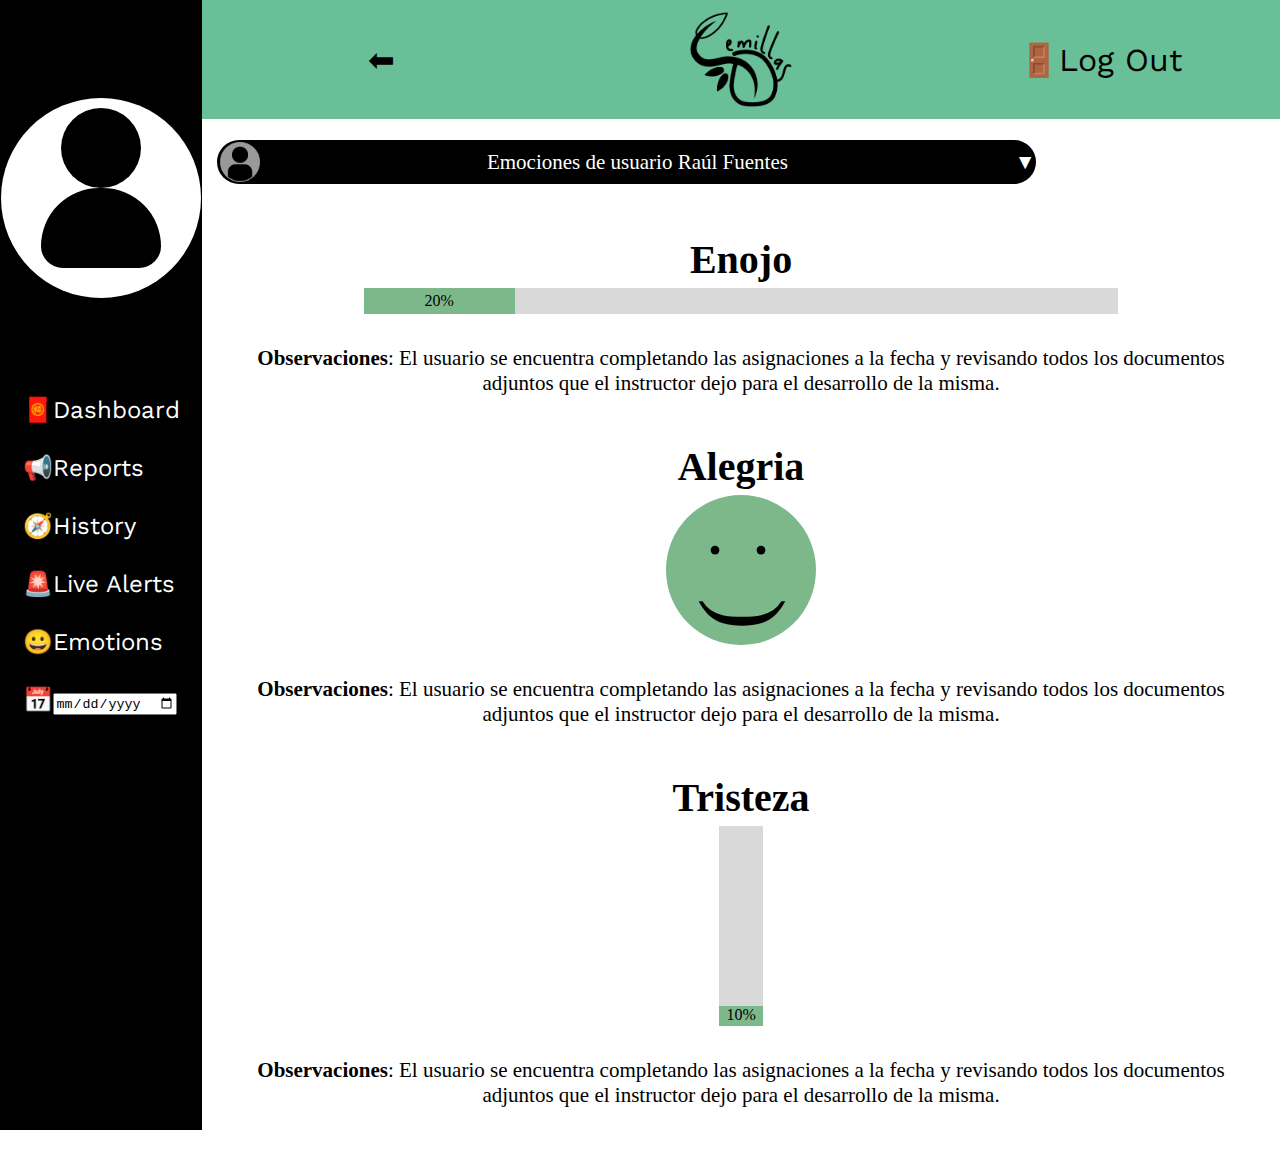
==== index.html @ 3be2ce52 "EndJesus" ====
<!DOCTYPE html>
<html lang="en">
<head>
    <meta charset="UTF-8">
    <meta http-equiv="X-UA-Compatible" content="IE=edge">
    <meta name="viewport" content="width=device-width, initial-scale=1.0">
    <link rel="stylesheet" href="style.css">
    <link href="estilos.css" type="text/css" rel="stylesheet">
    <link rel="stylesheet" media="(max-width:320px)" href="css/estilor.css">
    <link rel="preconnect" href="https://fonts.googleapis.com">
    <link rel="preconnect" href="https://fonts.gstatic.com" crossorigin>
    <link href="https://fonts.googleapis.com/css2?family=Dosis:wght@200&family=Work+Sans:wght@400;500&display=swap" rel="stylesheet">
    <link href="https://fonts.googleapis.com/css2?family=Playfair+Display&display=swap" rel="stylesheet">
    <title>Semillas Fundación</title>
</head>
<body>

  <div class="container">
    <!--Barra Lateral-->
    <div class="aside">
        <div class="foto">
            <div class="retrato"></div>
            <div class="retrato2"></div>
        </div>
        <div class="textoLateral">
            <p>🧧Dashboard</p>
            <p class="padtop">📢Reports</p>
            <p class="padtop">🧭History</p>
            <p class="padtop">🚨Live Alerts</p>
            <p class="padtop">😀Emotions</p>
            <p class="padtop">📅<input type="date"></p>
        </div>
    </div>

    <!--Título-->
    <div class="header">
        <p style="margin: auto;">⬅</p>
        <img src="imag/logoSBlack.png" height=80% style="margin: auto;">
        <p style="margin: auto;">🚪Log Out</p>
    </div>

    <!--Contenido Principal-->
    <div class="Main">

      <!-- Barra negra -->
  <section class="container-typeuser">
    <div class="typeuser">
      <img src="./img/IconUser.png" alt="">
      <div><p>Emociones de usuario Raúl Fuentes</p></div>
      <div><p>▼</p></div>
    </div>
  </section>
    
<!-- Emociones -->
  <section>
    <article class="emotion-enojo">

        <h2>Enojo</h2>
        
        <div class="container1">

            <div class="progress">
              <div class="progress-bar" role="progressbar">
                20%
              </div>
            </div>
        
          </div>
          
        <p><b>Observaciones</b>: El usuario se encuentra completando las asignaciones a la fecha y revisando todos los documentos adjuntos que el instructor dejo para el desarrollo de la misma. </p>
        
    </article>

    <article class="emotion-alegria">
        <h2>Alegria</h2>

        <div class="container2">

          <div class="progress2">
            <div class="progress-bar2-1" role="progressbar">
              .
            </div>
            <div class="progress-bar2-2" role="progressbar">
              .
            </div>
            <div class="progress-bar2-3" role="progressbar">
              )
            </div>
          </div>
      
        </div>

        <p><b>Observaciones</b>: El usuario se encuentra completando las asignaciones a la fecha y revisando todos los documentos adjuntos que el instructor dejo para el desarrollo de la misma. </p>
    </article>
    </section>

    <section>
    <article class="emotion-tristeza">
      <h2>Tristeza</h2>

      <div class="container3">

        <div class="progress3">
          
          <div class="progress-bar3" role="progressbar">
            10%
          </div>
        </div>
    
      </div>

      <p><b>Observaciones</b>: El usuario se encuentra completando las asignaciones a la fecha y revisando todos los documentos adjuntos que el instructor dejo para el desarrollo de la misma. </p>
  </article>
  </section>

    </div>            
</div>  

</body>
</html>
---- style.css ----
/* Barra negra */
.container-typeuser{
    display: flex;
    justify-content: center;
}

.typeuser{
    display: flex;
    justify-content: space-between;
    background: black;
    color: white;
    width: 77%;
    border-radius: 100px;
    height: 37px;
    align-items: center;
}


.typeuser img{
    width: 31px;
    margin-left: 3px;
}
.typeuser p{
    font-size: 13px;
}

/* Contenedores de emociones */
.container1{
    display: flex;
    justify-content: center;
    margin-bottom: 10px;
}
.emotion-enojo p,
.emotion-alegria p,
.emotion-tristeza p{
    padding: 22px;
}
.progress{
    background-color: #D9D9D9;
    width:70%;
}
.progress-bar{
    background-color: rgb(125, 184, 138);
    width:20%;
    display: flex;
    justify-content: center;
}
section{
    text-align: center;
}
.emotion-enojo h2{
    font-size: 28px;
    margin-bottom: 5px;
}

.container2{
    display: flex;
    justify-content: center;
    position: relative;
    margin-bottom: 10px;
}
.progress2{
    background-color: rgb(125, 184, 138);
    width: 100px;
    height: 100px;
    border-radius: 100%;
}
.progress-bar2-1{
    position: absolute;
    top: -13px;
    right: -17px;
    width: 100%;
    font-size: 52px;
}
.progress-bar2-2{
    position: absolute;
    top: -13px;
    right: 18px;
    width: 100%;
    font-size: 52px;
}
.progress-bar2-3{
    position: absolute;
    width: 100%;
    right: -6px;
    top: 43px;
    transform: rotate(90deg);
    font-size: 61px;
}

.emotion-alegria h2{
    font-size: 28px;
    margin-top: 25px;
    margin-bottom: 5px;
}

.container3{
    display: flex;
    justify-content: center;
    margin-bottom: 10px;
}
.progress3{
    background-color: #D9D9D9;
    width: 37px;
    height: 200px;
}
.progress-bar3{
    background-color: rgb(125, 184, 138);
    height: 10%;
    margin-top: 180px;
}
.emotion-tristeza h2{
    font-size: 28px;
    margin-top: 25px;
    margin-bottom: 5px;
}

@media (min-width: 640px) {
        /* Tamaños para Mobile */
    .typeuser{
        height: 44px;
    }
    .typeuser img{
        width: 40px;
    }
    .typeuser p:nth-child(1){
        font-size: 21px;
    }
    .typeuser p:nth-child(2){
        margin-right: 10px;
    }
    .container-typeuser{
        margin-bottom: 52px;
        margin-left: 15px;
    }
}


@media (min-width: 1200px) {
    /* Tamaños para Desktop */
    .progress2{
        background-color: rgb(125, 184, 138);
        width: 150px;
        height: 150px;
        border-radius: 100%;
    }
    
    .progress-bar2-1{
        position: absolute;
        top: -8px;
        right: 26px;
        width: 100%;
        font-size: 74px;
    }
    .progress-bar2-2{
        position: absolute;
        top: -8px;
        right: -20px;
        width: 100%;
        font-size: 74px;
    }
    .progress-bar2-3{
        position: absolute;
        width: 100%;
        right: -10px;
        top: 64px;
        transform: rotate(90deg);
        font-size: 95px;
    }
    .progress3{
        background-color: #D9D9D9;
        width: 4%;
        height: 200px;
    }
    .container-typeuser{
        justify-content: start;
    }
    .emotion-tristeza h2{
        font-size: 40px;
    }
    .emotion-enojo h2{
        font-size: 40px;
    }
    .emotion-alegria h2{
        font-size: 40px;
    }
    .emotion-enojo p{
        font-size: 21px;
    }
    .emotion-alegria p{
        font-size: 21px;
    }
    .emotion-tristeza p{
        font-size: 21px;
    }
    .progress-bar{
        height: 26px;
        align-items: center;
    }
    .progress{
        height: 26px;
    }
}
---- estilos.css ----
*{
    margin: 0px;
}

.container {
    height: 969px;
    display: grid;
    grid-template-columns: 0.3fr 1.6fr;
    grid-template-rows: 0.2fr 1.7fr;
    gap: 0px 0px;
    grid-auto-flow: row;
    grid-template-areas:"aside header" "aside Main";
}

/*Barra Lateral*/
.aside {
    grid-area: aside;
    display: grid;
    grid-template-rows: 0.7fr 1.3fr;
    background-color: rgb(0, 0, 0);
    color: white;
    font-family: 'Dosis', sans-serif;
    font-family: 'Work Sans', sans-serif;
    font-size: 1.5em;
}

.foto{
    margin-top: 20px;
    margin: auto;
    background-color: #ffffff;
    height: 200px;
    width: 200px;
    border-radius: 50%;
}

.retrato{
    height: 80px;
    width: 80px;
    background-color: black;
    border-radius: 50%;
    margin: auto;
    margin-top: 10px;
}

.retrato2{
    height:80px;
    width:120px;
    background-color: black;
    border-radius: 400px 400px 150px 150px;    
    margin: auto;
}

.textoLateral{
    margin: auto;
    margin-top: 0px;
    
}

.padtop{
    padding-top: 30px;
}

/*Título*/
.header{
    grid-area: header;
    display: grid;
    grid-template-columns: 1fr 1fr 1fr;
    background-color: #69BF97;
    text-align: center;
    font-size: 2em;
    font-family: 'Dosis', sans-serif;
    font-family: 'Work Sans', sans-serif;
    margin-bottom: 21px;
}

/*Contenido Principal*/
.Main {
    grid-area: Main;
    
}
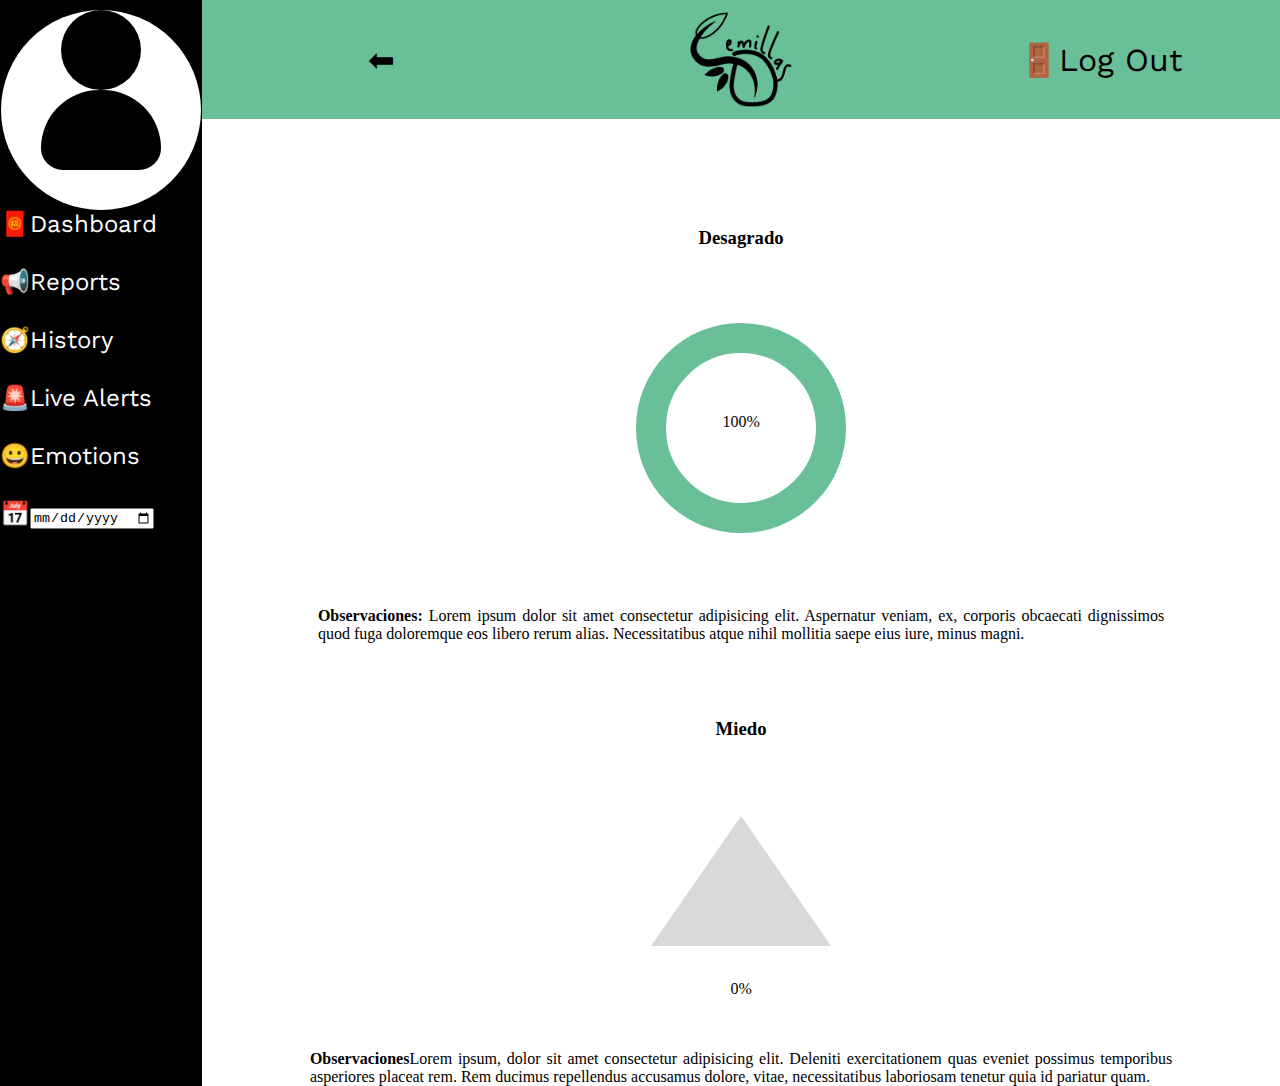
==== commit f79a7e5d: "Primer Merge Ivan" ====
--- a/index.html
+++ b/index.html
@@ -1,121 +1,84 @@
 <!DOCTYPE html>
 <html lang="en">
+
 <head>
     <meta charset="UTF-8">
     <meta http-equiv="X-UA-Compatible" content="IE=edge">
     <meta name="viewport" content="width=device-width, initial-scale=1.0">
-    <link rel="stylesheet" href="style.css">
     <link href="estilos.css" type="text/css" rel="stylesheet">
-    <link rel="stylesheet" media="(max-width:320px)" href="css/estilor.css">
+    <link rel="stylesheet" href="estilor.css">
     <link rel="preconnect" href="https://fonts.googleapis.com">
     <link rel="preconnect" href="https://fonts.gstatic.com" crossorigin>
     <link href="https://fonts.googleapis.com/css2?family=Dosis:wght@200&family=Work+Sans:wght@400;500&display=swap" rel="stylesheet">
     <link href="https://fonts.googleapis.com/css2?family=Playfair+Display&display=swap" rel="stylesheet">
     <title>Semillas Fundación</title>
 </head>
-<body>
+    <body>
+        <div class="container">
+            <input type="checkbox" id="menu" class="clik" style="display: none">
+            <!--Barra Lateral-->
+            <div class="aside">
+                <div class="foto">
+                    <div class="retrato"></div>
+                    <div class="retrato2"></div>
+                </div>
+                <div class="textoLateral">
+                    <p>🧧Dashboard</p>
+                    <p class="padtop">📢Reports</p>
+                    <p class="padtop">🧭History</p>
+                    <p class="padtop">🚨Live Alerts</p>
+                    <p class="padtop">😀Emotions</p>
+                    <p class="padtop">📅<input type="date"></p>
+                </div>
+            </div>
 
-  <div class="container">
-    <!--Barra Lateral-->
-    <div class="aside">
-        <div class="foto">
-            <div class="retrato"></div>
-            <div class="retrato2"></div>
-        </div>
-        <div class="textoLateral">
-            <p>🧧Dashboard</p>
-            <p class="padtop">📢Reports</p>
-            <p class="padtop">🧭History</p>
-            <p class="padtop">🚨Live Alerts</p>
-            <p class="padtop">😀Emotions</p>
-            <p class="padtop">📅<input type="date"></p>
+            <!--Título-->
+            <div class="header">
+                <div style="margin: auto;">
+                    <p class="flecha">⬅</p>
+                    <label class="eti" for="menu">
+                        <div class="icono">
+                            <div></div>
+                            <div class="iconobla"></div>
+                            <div></div>
+                            <div class="iconobla"></div>
+                            <div></div>
+                        </div>
+                    </label>
+                </div>
+                <img class="logo" src="imag/logoSBlack.png" height=80% style="margin: auto;">
+                <p class="logout">🚪Log Out</p>
+            </div>
+
+        <!--Contenido Principal-->
+        <div class="Main">
+            <section id="desagrado">
+                <h3>Desagrado</h3>
+                <div class="grafica">
+                    <p>100%</p>
+                </div>
+                <div class="text">
+                    <p><b>Observaciones: </b>Lorem ipsum dolor sit amet consectetur adipisicing elit. Aspernatur veniam, ex,
+                        corporis obcaecati dignissimos quod fuga doloremque eos libero rerum alias. Necessitatibus atque
+                        nihil mollitia saepe eius iure, minus magni.</p>
+                </div>
+            </section>
+            <section id="miedo">
+                <h3>Miedo</h3>
+                <div class="contenido">
+                    <div class="porcentaje">
+                        <div class="grafica"></div>
+                        <p>0%</p>
+                    </div>
+                </div>
+                <div class="text">
+                    <p><b>Observaciones</b>Lorem ipsum, dolor sit amet consectetur adipisicing elit. Deleniti exercitationem
+                        quas eveniet possimus temporibus asperiores placeat rem. Rem ducimus repellendus accusamus dolore,
+                        vitae, necessitatibus laboriosam tenetur quia id pariatur quam.</p>
+                </div>
+            </section>
         </div>
     </div>
+</body>
 
-    <!--Título-->
-    <div class="header">
-        <p style="margin: auto;">⬅</p>
-        <img src="imag/logoSBlack.png" height=80% style="margin: auto;">
-        <p style="margin: auto;">🚪Log Out</p>
-    </div>
-
-    <!--Contenido Principal-->
-    <div class="Main">
-
-      <!-- Barra negra -->
-  <section class="container-typeuser">
-    <div class="typeuser">
-      <img src="./img/IconUser.png" alt="">
-      <div><p>Emociones de usuario Raúl Fuentes</p></div>
-      <div><p>▼</p></div>
-    </div>
-  </section>
-    
-<!-- Emociones -->
-  <section>
-    <article class="emotion-enojo">
-
-        <h2>Enojo</h2>
-        
-        <div class="container1">
-
-            <div class="progress">
-              <div class="progress-bar" role="progressbar">
-                20%
-              </div>
-            </div>
-        
-          </div>
-          
-        <p><b>Observaciones</b>: El usuario se encuentra completando las asignaciones a la fecha y revisando todos los documentos adjuntos que el instructor dejo para el desarrollo de la misma. </p>
-        
-    </article>
-
-    <article class="emotion-alegria">
-        <h2>Alegria</h2>
-
-        <div class="container2">
-
-          <div class="progress2">
-            <div class="progress-bar2-1" role="progressbar">
-              .
-            </div>
-            <div class="progress-bar2-2" role="progressbar">
-              .
-            </div>
-            <div class="progress-bar2-3" role="progressbar">
-              )
-            </div>
-          </div>
-      
-        </div>
-
-        <p><b>Observaciones</b>: El usuario se encuentra completando las asignaciones a la fecha y revisando todos los documentos adjuntos que el instructor dejo para el desarrollo de la misma. </p>
-    </article>
-    </section>
-
-    <section>
-    <article class="emotion-tristeza">
-      <h2>Tristeza</h2>
-
-      <div class="container3">
-
-        <div class="progress3">
-          
-          <div class="progress-bar3" role="progressbar">
-            10%
-          </div>
-        </div>
-    
-      </div>
-
-      <p><b>Observaciones</b>: El usuario se encuentra completando las asignaciones a la fecha y revisando todos los documentos adjuntos que el instructor dejo para el desarrollo de la misma. </p>
-  </article>
-  </section>
-
-    </div>            
-</div>  
-
-</body>
-</html>
-
+</html>--- a/estilos.css
+++ b/estilos.css
@@ -2,15 +2,6 @@
     margin: 0px;
 }
 
-.container {
-    height: 969px;
-    display: grid;
-    grid-template-columns: 0.3fr 1.6fr;
-    grid-template-rows: 0.2fr 1.7fr;
-    gap: 0px 0px;
-    grid-auto-flow: row;
-    grid-template-areas:"aside header" "aside Main";
-}
 
 /*Barra Lateral*/
 .aside {
@@ -46,7 +37,7 @@
     height:80px;
     width:120px;
     background-color: black;
-    border-radius: 400px 400px 150px 150px;    
+    border-radius: 400px 400px 150px 150px;
     margin: auto;
 }
 
@@ -70,11 +61,365 @@
     font-size: 2em;
     font-family: 'Dosis', sans-serif;
     font-family: 'Work Sans', sans-serif;
-    margin-bottom: 21px;
+}
+
+.header p{
+    margin:auto;
+}
+
+.eti{
+    display: none;
+}
+
+.icono{
+    width: 40px;
+    height: 40px;
+    display: grid;
+    grid-template-columns: 100%;
+    grid-template-rows: auto;
+    background-color: black;
+    border-radius: 10px;
+}
+
+.iconobla{
+    background-color: #ffffff;
+    border-radius: 20px;
 }
 
 /*Contenido Principal*/
 .Main {
     grid-area: Main;
     
+}
+/*===================================================================================================================================*/
+button{
+    border-radius: 20px;
+    width: 15vw;
+    height: 4vh;
+}
+button:hover{
+    background-color: #D9D9D9;
+}
+/*===========================FECHA======================================*/
+
+#fecha{
+    text-align: center;
+    margin: 10px;
+}
+#fecha h2{
+    margin-bottom: 10%;
+    margin-top: 7%;
+    font-size: 20px;
+}
+#fecha p{
+    margin-left: 5%;
+    margin-right: 5%;
+    font-size: 15px;
+    text-align: justify;
+}
+/*===========================CAJA COMENTARIOS===========================*/
+#caja-comentarios{
+    margin-left: 10%;
+    margin-right: 10%;
+    margin-top: 10%;
+}
+#caja-comentarios .caja{
+    width: 100%;
+    height: 25vh;
+    border: 1px solid ;
+    background-color: #D9D9D9;
+    padding-left: 5%;
+    color: rgba(0, 0, 0, 0.527);
+    font-size: 15px;
+}
+/*==========================RESULTADOS=================================*/
+#resultados .pendientes{
+    text-align: center;
+    margin-top: 10%;
+    font-size: 15px;
+}
+#resultados button{
+    margin-top: 7%;
+    font-size: 15px;
+}
+#resultados hr{
+    margin-top: 7%;
+    margin-left: 10%;
+    margin-right: 10%;
+    border-color: #b3b2b233;
+}
+#resultados .calificacion{
+    text-align: center;
+    font-size: 15px;
+}
+#resultados .nota{
+    width: 40vw;
+    height: 15vh;
+    margin: auto;
+    border: 1px solid;
+    font-size: 6em;
+    margin-top: 7%;
+    margin-bottom: 7%;
+}
+#resultados .calificacion p{
+    margin-top: 7%;
+}
+#resultados .nota p{
+    margin: auto;
+    margin-top: 4%;
+}
+
+/*=================================TABLET===============================*/
+@media (min-width: 768px){
+    button{
+        width: 20vw;
+        height: 5vh;
+    }
+    /*===========================FECHA=================================*/
+    
+    #fecha h2{
+        font-size: 28px;
+    }
+    #fecha p{
+        font-size: 18px;
+    }
+    /*===========================CAJA COMENTARIOS======================*/
+    #caja-comentarios .caja{
+        font-size: 18px;
+    }
+    /*===========================RESULTADOS============================*/
+    #resultados .pendientes{
+        font-size: 18px;
+    }
+    #resultados button{
+        font-size: 18px;
+    }
+    #resultados .calificacion{
+        font-size: 18px;
+    }
+    #resultados .nota p{
+        margin-top: 2%;
+    }
+    
+}
+/*=============================DESKTOP=================================*/
+@media (min-width: 1024px){
+    button{
+        width: 25vw;
+        height: 5vh;
+    }
+    /*===========================FECHA=================================*/
+    
+    #fecha h2{
+        font-size: 32px;
+    }
+    #fecha p{
+        font-size: 20px;
+    }
+    /*===========================CAJA COMENTARIOS======================*/
+    #caja-comentarios .caja{
+        font-size: 20px;
+    }
+    /*===========================RESULTADOS============================*/
+    #resultados{
+        margin-top: 7%;
+    }
+    #resultados .pendientes{
+        font-size: 20px;
+        margin-top: 0;
+        margin-left: 20%;
+    }
+    #resultados button{
+        font-size: 20px;
+    }
+    #resultados .calificacion{
+        font-size: 20px;
+    }
+    #resultados .nota p{
+        margin-top: 7%;
+    }
+    #resultados .nota{
+        height: 20vh;
+        margin-top: 15%;
+    }
+    #resultados{
+        display: grid;
+        grid-template-columns: 40% 10% 40%;
+    }
+    #resultados hr{
+        -webkit-transform: rotate(0deg);
+        width: 0;
+        margin-left: 50%;
+    }
+    #resultados .calificacion p{
+        margin-top: 0;
+    }
+    #resultados .pendientes button{
+        margin-top: 20%;
+    }
+}
+
+/* =========================================EMOCIONES================================= */
+/*Barra Lateral*/
+.aside {
+    grid-area: aside;
+    display: grid;
+    grid-template-rows: 0.7fr 1.3fr;
+    background-color: rgb(0, 0, 0);
+    color: white;
+    font-family: 'Dosis', sans-serif;
+    font-family: 'Work Sans', sans-serif;
+    font-size: 1.5em;
+}
+
+.foto{
+    margin-top: 20px;
+    margin: auto;
+    background-color: #ffffff;
+    height: 200px;
+    width: 200px;
+    border-radius: 50%;
+}
+
+.retrato{
+    height: 80px;
+    width: 80px;
+    background-color: black;
+    border-radius: 50%;
+    margin: auto;
+    margin-top: 10px;
+}
+
+.retrato2{
+    height:80px;
+    width:120px;
+    background-color: black;
+    border-radius: 400px 400px 150px 150px;    
+    margin: auto;
+}
+
+.textoLateral{
+    margin: auto;
+    margin-top: 0px;
+    
+}
+
+.padtop{
+    padding-top: 30px;
+}
+
+/*Título*/
+
+
+/*Contenido Principal*/
+.Main {
+    grid-area: Main;
+    
+}
+/*==============================DESAGRADO=====================================================================*/
+.aside{
+    display: none;
+}
+#desagrado{
+    margin: 10px;
+    margin-top: 10%;
+}
+#desagrado h3{
+    text-align: center;
+}
+#desagrado .grafica{
+    width: 100px;
+    height: 100px;
+    border-radius: 100%;
+    border: 30px solid #69BF97;
+    margin: auto;
+    margin-top: 7%;
+    margin-bottom: 7%;
+    text-align: center;
+}
+#desagrado .grafica p{
+    padding-top: 40%;
+}
+.text {
+    padding-left: 10%;
+    padding-right: 10%;
+    text-align: justify;
+}
+/* ===================================MIEDO================================ */
+#miedo .grafica {
+    margin: auto;
+    width: 0;
+    height: 0;
+    border-left: 40px solid transparent;
+    border-right: 40px solid transparent;
+    border-bottom: 80px solid #D9D9D9;
+    text-align: center;
+    margin-bottom: 7%;
+    margin-top: 7%;
+}
+#miedo h3{
+    text-align: center;
+    margin-top: 7%;
+}
+#miedo p{
+    padding-top: 10%;
+}
+#miedo .contenido{
+    width: 100px;
+    height: 40px;
+    margin: auto;
+    margin-bottom: 10%;
+    margin-top: 7%;
+}
+#miedo .porcentaje p{
+    text-align: center;
+}
+/*====================================TABLET=============================*/
+
+@media (min-width: 768px){
+    .container {
+        height: 969px;
+        display: grid;
+        grid-template-columns: 0.3fr 1.6fr;
+        grid-template-rows: 0fr ;
+        gap: 0px 0px;
+        grid-auto-flow: row;
+        grid-template-areas:"aside header" "aside Main";
+    }
+    .aside{
+        display: block;
+    }
+    /*==============================DESAGRADO============================*/
+    #desagrado .grafica{
+        width: 125px;
+        height: 125px;
+    }
+    /*================================MIEDO============================*/
+    #miedo .grafica {
+        border-left: 65px solid transparent;
+        border-right: 65px solid transparent;
+        border-bottom: 105px solid #D9D9D9;
+    }
+    #miedo .contenido{
+        width: 150px;
+        height: 40px;
+    }
+}
+/*================================DESKTOP================================*/
+@media (min-width: 1024px){
+    /*==============================DESAGRADO============================*/
+    #desagrado .grafica{
+        width: 150px;
+        height: 150px;
+    }
+    /*================================MIEDO============================*/
+    #miedo .grafica {
+        border-left: 90px solid transparent;
+        border-right: 90px solid transparent;
+        border-bottom: 130px solid #D9D9D9;
+    }
+    #miedo .contenido{
+        width: 200px;
+        height: 40px;
+    }
 }--- a/estilor.css
+++ b/estilor.css
@@ -0,0 +1,111 @@
+@media(max-width:320px){
+    body{
+        width: 320px;
+    }
+
+    .container {
+        display: grid;
+        grid-template-columns: 0.3fr 1.6fr;
+        grid-template-rows: 0.2fr 1.7fr;
+        gap: 0px 0px;
+        grid-auto-flow: row;
+        grid-template-areas:"aside header" "aside Main";
+    }
+
+    .header{
+        width: 320px;        
+    }
+
+    .flecha{
+        display: none;
+    }
+
+    .eti{
+        display: block;
+    }
+
+    .aside{
+        font-size: .8em;
+        height: 100%;
+                
+    }
+
+    .clik:checked + .aside{
+        display: none;    
+    }
+
+    .clik:checked + .aside ~.header{
+        position: absolute;
+    }
+
+    .clik:checked + .aside ~.logo{
+        height: 50%;
+    }
+
+    .logo{
+        width: 70%;
+    }
+    
+    .logout{
+        font-size: 0.7em;
+    }
+    
+    .foto{
+        height: 150px;
+        width: 150px;
+        
+    }
+
+    .textolateral{
+        margin-left: 20px;
+    }    
+}
+
+@media(max-width:768px){
+    
+    .container {
+        display: grid;
+        grid-template-columns: 0.3fr 1.6fr;
+        grid-template-rows: 0.2fr 1.7fr;
+        gap: 0px 0px;
+        grid-auto-flow: row;
+        grid-template-areas:"aside header" "aside Main";
+    }
+
+    .header{
+        width: 100%;        
+    }
+
+    .flecha{
+        display: none;
+    }
+
+    .eti{
+        display: block;
+    }
+
+    .aside{
+        font-size: .8em;
+        height: 100%;
+                
+    }
+
+    .clik:checked + .aside{
+        display: none;    
+    }
+
+    .clik:checked + .aside ~.header{
+        position: absolute;
+    }
+
+   
+    .logout{
+        font-size: 0.7em;
+    }
+
+    .foto{
+        height: 150px;
+        width: 150px;
+        
+    }
+}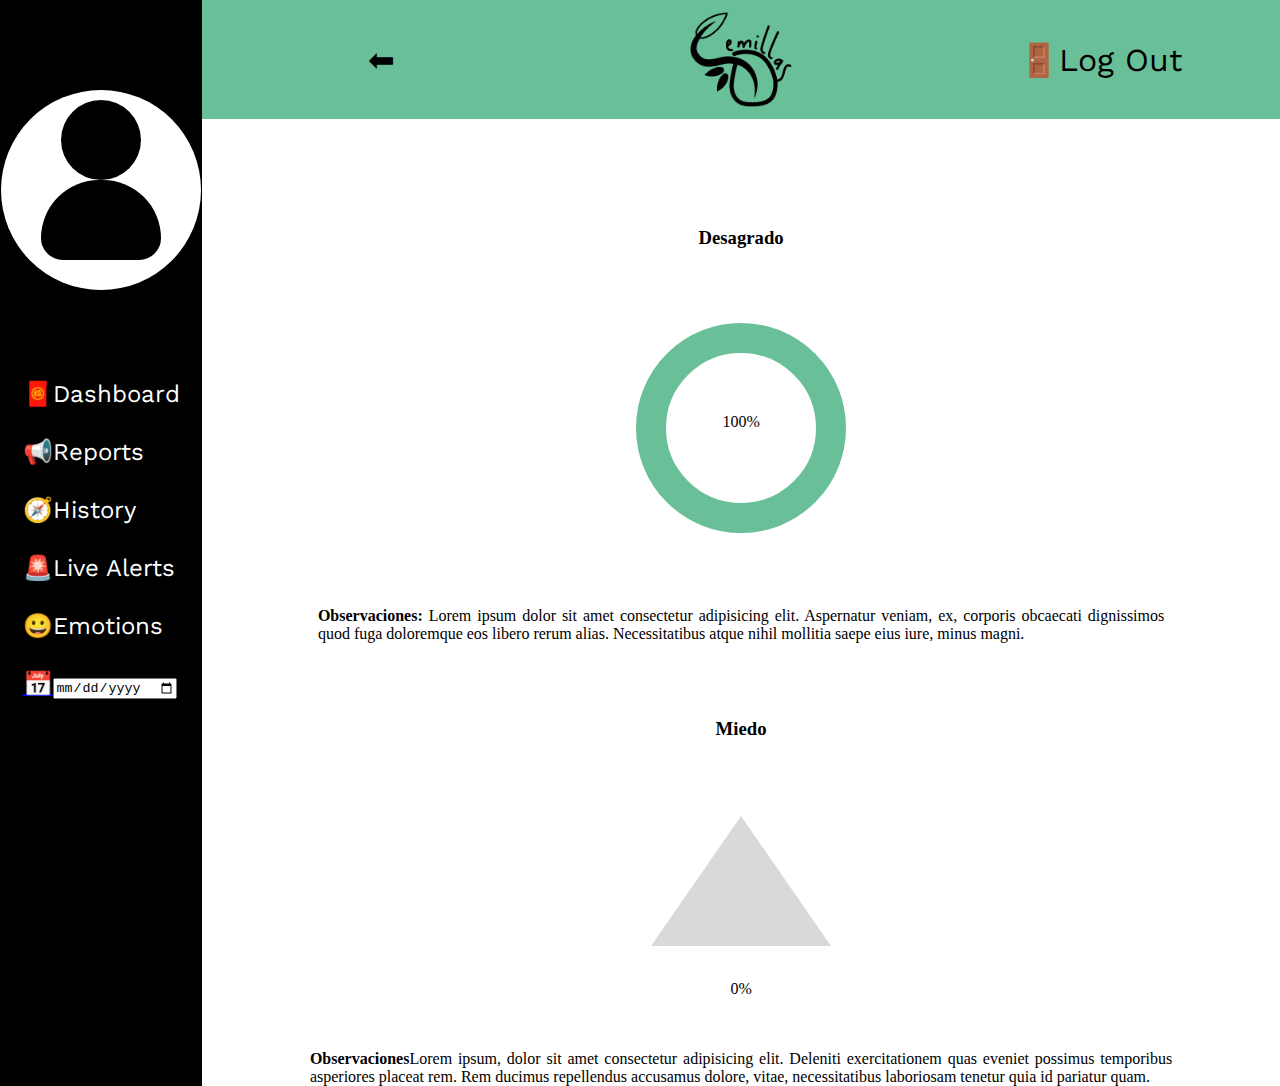
==== commit d8766d2b: "Link merge" ====
--- a/index.html
+++ b/index.html
@@ -9,10 +9,12 @@
     <link rel="stylesheet" href="estilor.css">
     <link rel="preconnect" href="https://fonts.googleapis.com">
     <link rel="preconnect" href="https://fonts.gstatic.com" crossorigin>
-    <link href="https://fonts.googleapis.com/css2?family=Dosis:wght@200&family=Work+Sans:wght@400;500&display=swap" rel="stylesheet">
+    <link href="https://fonts.googleapis.com/css2?family=Dosis:wght@200&family=Work+Sans:wght@400;500&display=swap"
+        rel="stylesheet">
     <link href="https://fonts.googleapis.com/css2?family=Playfair+Display&display=swap" rel="stylesheet">
     <title>Semillas Fundación</title>
 </head>
+
     <body>
         <div class="container">
             <input type="checkbox" id="menu" class="clik" style="display: none">
@@ -28,7 +30,7 @@
                     <p class="padtop">🧭History</p>
                     <p class="padtop">🚨Live Alerts</p>
                     <p class="padtop">😀Emotions</p>
-                    <p class="padtop">📅<input type="date"></p>
+                    <a href="indexC.html"><p class="padtop">📅</a><input type="date"></p>
                 </div>
             </div>
 
@@ -50,35 +52,38 @@
                 <p class="logout">🚪Log Out</p>
             </div>
 
-        <!--Contenido Principal-->
-        <div class="Main">
-            <section id="desagrado">
-                <h3>Desagrado</h3>
-                <div class="grafica">
-                    <p>100%</p>
-                </div>
-                <div class="text">
-                    <p><b>Observaciones: </b>Lorem ipsum dolor sit amet consectetur adipisicing elit. Aspernatur veniam, ex,
-                        corporis obcaecati dignissimos quod fuga doloremque eos libero rerum alias. Necessitatibus atque
-                        nihil mollitia saepe eius iure, minus magni.</p>
-                </div>
-            </section>
-            <section id="miedo">
-                <h3>Miedo</h3>
-                <div class="contenido">
-                    <div class="porcentaje">
-                        <div class="grafica"></div>
-                        <p>0%</p>
+            <!--Contenido Principal-->
+            <div class="Main">
+                <section id="desagrado">
+                    <h3>Desagrado</h3>
+                    <div class="grafica">
+                        <p>100%</p>
                     </div>
-                </div>
-                <div class="text">
-                    <p><b>Observaciones</b>Lorem ipsum, dolor sit amet consectetur adipisicing elit. Deleniti exercitationem
-                        quas eveniet possimus temporibus asperiores placeat rem. Rem ducimus repellendus accusamus dolore,
-                        vitae, necessitatibus laboriosam tenetur quia id pariatur quam.</p>
-                </div>
-            </section>
+                    <div class="text">
+                        <p><b>Observaciones: </b>Lorem ipsum dolor sit amet consectetur adipisicing elit. Aspernatur veniam,
+                            ex,
+                            corporis obcaecati dignissimos quod fuga doloremque eos libero rerum alias. Necessitatibus atque
+                            nihil mollitia saepe eius iure, minus magni.</p>
+                    </div>
+                </section>
+                <section id="miedo">
+                    <h3>Miedo</h3>
+                    <div class="contenido">
+                        <div class="porcentaje">
+                            <div class="grafica"></div>
+                            <p>0%</p>
+                        </div>
+                    </div>
+                    <div class="text">
+                        <p><b>Observaciones</b>Lorem ipsum, dolor sit amet consectetur adipisicing elit. Deleniti
+                            exercitationem
+                            quas eveniet possimus temporibus asperiores placeat rem. Rem ducimus repellendus accusamus
+                            dolore,
+                            vitae, necessitatibus laboriosam tenetur quia id pariatur quam.</p>
+                    </div>
+                </section>
+            </div>
         </div>
-    </div>
-</body>
+    </body>
 
 </html>--- a/estilos.css
+++ b/estilos.css
@@ -260,55 +260,6 @@
 }
 
 /* =========================================EMOCIONES================================= */
-/*Barra Lateral*/
-.aside {
-    grid-area: aside;
-    display: grid;
-    grid-template-rows: 0.7fr 1.3fr;
-    background-color: rgb(0, 0, 0);
-    color: white;
-    font-family: 'Dosis', sans-serif;
-    font-family: 'Work Sans', sans-serif;
-    font-size: 1.5em;
-}
-
-.foto{
-    margin-top: 20px;
-    margin: auto;
-    background-color: #ffffff;
-    height: 200px;
-    width: 200px;
-    border-radius: 50%;
-}
-
-.retrato{
-    height: 80px;
-    width: 80px;
-    background-color: black;
-    border-radius: 50%;
-    margin: auto;
-    margin-top: 10px;
-}
-
-.retrato2{
-    height:80px;
-    width:120px;
-    background-color: black;
-    border-radius: 400px 400px 150px 150px;    
-    margin: auto;
-}
-
-.textoLateral{
-    margin: auto;
-    margin-top: 0px;
-    
-}
-
-.padtop{
-    padding-top: 30px;
-}
-
-/*Título*/
 
 
 /*Contenido Principal*/
@@ -316,10 +267,10 @@
     grid-area: Main;
     
 }
-/*==============================DESAGRADO=====================================================================*/
+/*==============================DESAGRADO=====================================================================
 .aside{
     display: none;
-}
+}*/
 #desagrado{
     margin: 10px;
     margin-top: 10%;
@@ -386,7 +337,7 @@
         grid-auto-flow: row;
         grid-template-areas:"aside header" "aside Main";
     }
-    .aside{
+    /*.aside{
         display: block;
     }
     /*==============================DESAGRADO============================*/
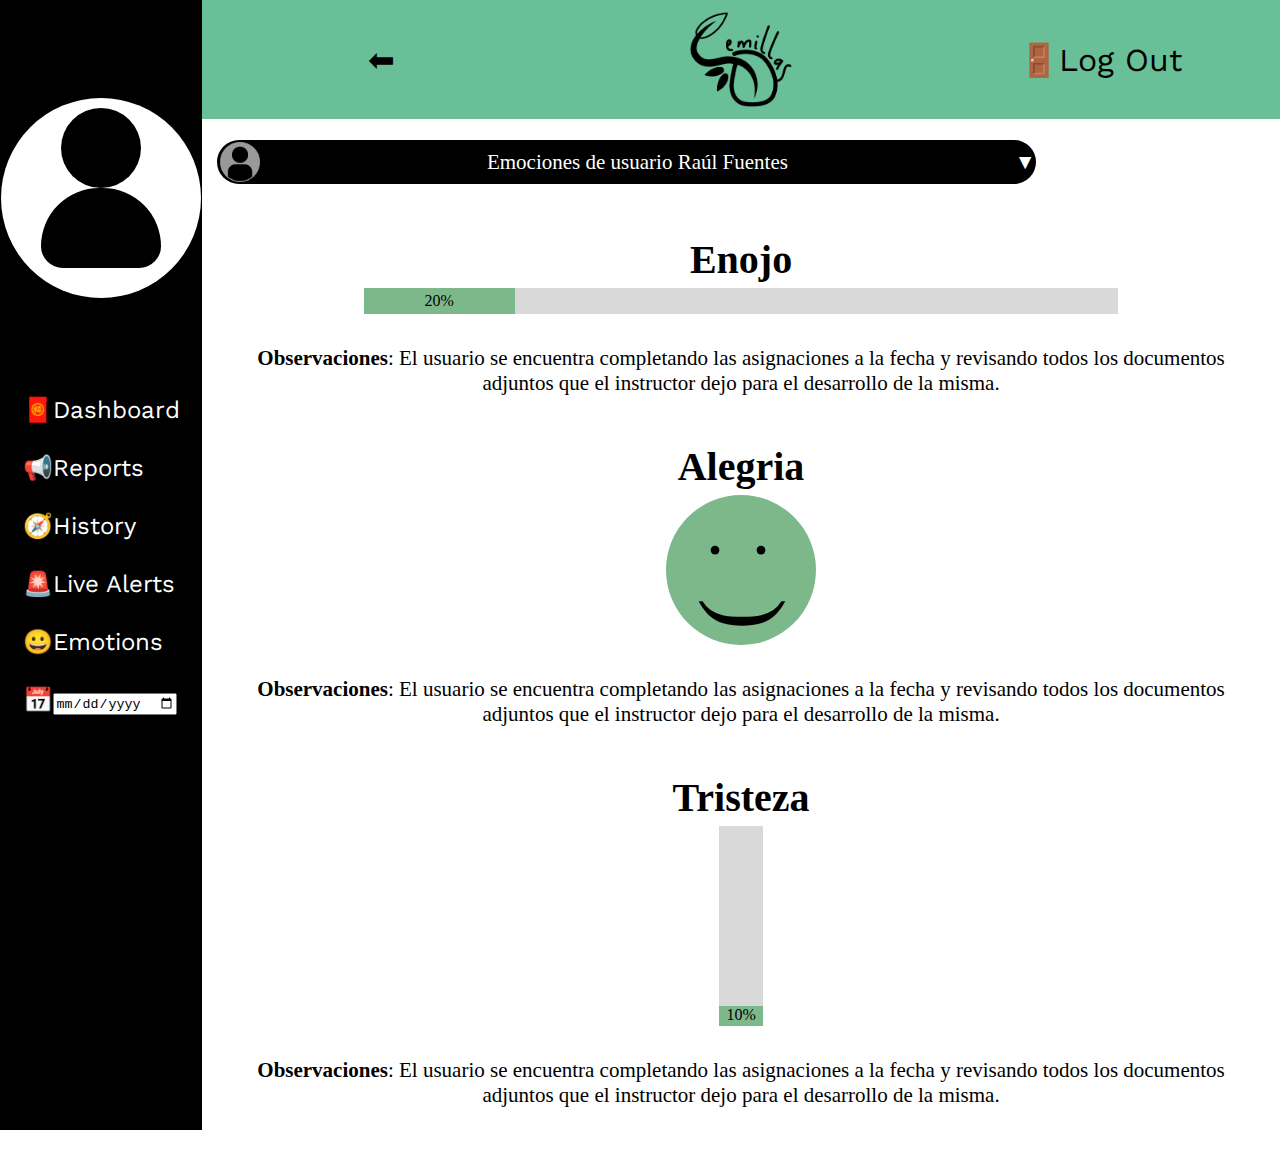
==== commit e768aa16: "TerminadoJesus" ====
--- a/index.html
+++ b/index.html
@@ -1,89 +1,121 @@
 <!DOCTYPE html>
 <html lang="en">
-
 <head>
     <meta charset="UTF-8">
     <meta http-equiv="X-UA-Compatible" content="IE=edge">
     <meta name="viewport" content="width=device-width, initial-scale=1.0">
+    <link rel="stylesheet" href="style.css">
     <link href="estilos.css" type="text/css" rel="stylesheet">
-    <link rel="stylesheet" href="estilor.css">
+    <link rel="stylesheet" media="(max-width:320px)" href="css/estilor.css">
     <link rel="preconnect" href="https://fonts.googleapis.com">
     <link rel="preconnect" href="https://fonts.gstatic.com" crossorigin>
-    <link href="https://fonts.googleapis.com/css2?family=Dosis:wght@200&family=Work+Sans:wght@400;500&display=swap"
-        rel="stylesheet">
+    <link href="https://fonts.googleapis.com/css2?family=Dosis:wght@200&family=Work+Sans:wght@400;500&display=swap" rel="stylesheet">
     <link href="https://fonts.googleapis.com/css2?family=Playfair+Display&display=swap" rel="stylesheet">
     <title>Semillas Fundación</title>
 </head>
+<body>
 
-    <body>
-        <div class="container">
-            <input type="checkbox" id="menu" class="clik" style="display: none">
-            <!--Barra Lateral-->
-            <div class="aside">
-                <div class="foto">
-                    <div class="retrato"></div>
-                    <div class="retrato2"></div>
-                </div>
-                <div class="textoLateral">
-                    <p>🧧Dashboard</p>
-                    <p class="padtop">📢Reports</p>
-                    <p class="padtop">🧭History</p>
-                    <p class="padtop">🚨Live Alerts</p>
-                    <p class="padtop">😀Emotions</p>
-                    <a href="indexC.html"><p class="padtop">📅</a><input type="date"></p>
-                </div>
+  <div class="container">
+    <!--Barra Lateral-->
+    <div class="aside">
+        <div class="foto">
+            <div class="retrato"></div>
+            <div class="retrato2"></div>
+        </div>
+        <div class="textoLateral">
+            <p>🧧Dashboard</p>
+            <p class="padtop">📢Reports</p>
+            <p class="padtop">🧭History</p>
+            <p class="padtop">🚨Live Alerts</p>
+            <p class="padtop">😀Emotions</p>
+            <p class="padtop">📅<input type="date"></p>
+        </div>
+    </div>
+
+    <!--Título-->
+    <div class="header">
+        <p style="margin: auto;">⬅</p>
+        <img src="imag/logoSBlack.png" height=80% style="margin: auto;">
+        <p style="margin: auto;">🚪Log Out</p>
+    </div>
+
+    <!--Contenido Principal-->
+    <div class="Main">
+
+      <!-- Barra negra -->
+  <section class="container-typeuser">
+    <div class="typeuser">
+      <img src="./img/IconUser.png" alt="">
+      <div><p>Emociones de usuario Raúl Fuentes</p></div>
+      <div><p>▼</p></div>
+    </div>
+  </section>
+    
+<!-- Emociones -->
+  <section>
+    <article class="emotion-enojo">
+
+        <h2>Enojo</h2>
+        
+        <div class="container1">
+
+            <div class="progress">
+              <div class="progress-bar" role="progressbar">
+                20%
+              </div>
             </div>
+        
+          </div>
+          
+        <p><b>Observaciones</b>: El usuario se encuentra completando las asignaciones a la fecha y revisando todos los documentos adjuntos que el instructor dejo para el desarrollo de la misma. </p>
+        
+    </article>
 
-            <!--Título-->
-            <div class="header">
-                <div style="margin: auto;">
-                    <p class="flecha">⬅</p>
-                    <label class="eti" for="menu">
-                        <div class="icono">
-                            <div></div>
-                            <div class="iconobla"></div>
-                            <div></div>
-                            <div class="iconobla"></div>
-                            <div></div>
-                        </div>
-                    </label>
-                </div>
-                <img class="logo" src="imag/logoSBlack.png" height=80% style="margin: auto;">
-                <p class="logout">🚪Log Out</p>
+    <article class="emotion-alegria">
+        <h2>Alegria</h2>
+
+        <div class="container2">
+
+          <div class="progress2">
+            <div class="progress-bar2-1" role="progressbar">
+              .
             </div>
+            <div class="progress-bar2-2" role="progressbar">
+              .
+            </div>
+            <div class="progress-bar2-3" role="progressbar">
+              )
+            </div>
+          </div>
+      
+        </div>
 
-            <!--Contenido Principal-->
-            <div class="Main">
-                <section id="desagrado">
-                    <h3>Desagrado</h3>
-                    <div class="grafica">
-                        <p>100%</p>
-                    </div>
-                    <div class="text">
-                        <p><b>Observaciones: </b>Lorem ipsum dolor sit amet consectetur adipisicing elit. Aspernatur veniam,
-                            ex,
-                            corporis obcaecati dignissimos quod fuga doloremque eos libero rerum alias. Necessitatibus atque
-                            nihil mollitia saepe eius iure, minus magni.</p>
-                    </div>
-                </section>
-                <section id="miedo">
-                    <h3>Miedo</h3>
-                    <div class="contenido">
-                        <div class="porcentaje">
-                            <div class="grafica"></div>
-                            <p>0%</p>
-                        </div>
-                    </div>
-                    <div class="text">
-                        <p><b>Observaciones</b>Lorem ipsum, dolor sit amet consectetur adipisicing elit. Deleniti
-                            exercitationem
-                            quas eveniet possimus temporibus asperiores placeat rem. Rem ducimus repellendus accusamus
-                            dolore,
-                            vitae, necessitatibus laboriosam tenetur quia id pariatur quam.</p>
-                    </div>
-                </section>
-            </div>
+        <p><b>Observaciones</b>: El usuario se encuentra completando las asignaciones a la fecha y revisando todos los documentos adjuntos que el instructor dejo para el desarrollo de la misma. </p>
+    </article>
+    </section>
+
+    <section>
+    <article class="emotion-tristeza">
+      <h2>Tristeza</h2>
+
+      <div class="container3">
+
+        <div class="progress3">
+          
+          <div class="progress-bar3" role="progressbar">
+            10%
+          </div>
         </div>
-    </body>
+    
+      </div>
 
-</html>+      <p><b>Observaciones</b>: El usuario se encuentra completando las asignaciones a la fecha y revisando todos los documentos adjuntos que el instructor dejo para el desarrollo de la misma. </p>
+  </article>
+  </section>
+
+    </div>            
+</div>  
+
+</body>
+</html>
+
--- a/style.css
+++ b/style.css
@@ -0,0 +1,203 @@
+/* Barra negra */
+.container-typeuser{
+    display: flex;
+    justify-content: center;
+}
+
+.typeuser{
+    display: flex;
+    justify-content: space-between;
+    background: black;
+    color: white;
+    width: 77%;
+    border-radius: 100px;
+    height: 37px;
+    align-items: center;
+}
+
+
+.typeuser img{
+    width: 31px;
+    margin-left: 3px;
+}
+.typeuser p{
+    font-size: 13px;
+}
+
+/* Contenedores de emociones */
+.container1{
+    display: flex;
+    justify-content: center;
+    margin-bottom: 10px;
+}
+.emotion-enojo p,
+.emotion-alegria p,
+.emotion-tristeza p{
+    padding: 22px;
+}
+.progress{
+    background-color: #D9D9D9;
+    width:70%;
+}
+.progress-bar{
+    background-color: rgb(125, 184, 138);
+    width:20%;
+    display: flex;
+    justify-content: center;
+}
+section{
+    text-align: center;
+}
+.emotion-enojo h2{
+    font-size: 28px;
+    margin-bottom: 5px;
+}
+
+.container2{
+    display: flex;
+    justify-content: center;
+    position: relative;
+    margin-bottom: 10px;
+}
+.progress2{
+    background-color: rgb(125, 184, 138);
+    width: 100px;
+    height: 100px;
+    border-radius: 100%;
+}
+.progress-bar2-1{
+    position: absolute;
+    top: -13px;
+    right: -17px;
+    width: 100%;
+    font-size: 52px;
+}
+.progress-bar2-2{
+    position: absolute;
+    top: -13px;
+    right: 18px;
+    width: 100%;
+    font-size: 52px;
+}
+.progress-bar2-3{
+    position: absolute;
+    width: 100%;
+    right: -6px;
+    top: 43px;
+    transform: rotate(90deg);
+    font-size: 61px;
+}
+
+.emotion-alegria h2{
+    font-size: 28px;
+    margin-top: 25px;
+    margin-bottom: 5px;
+}
+
+.container3{
+    display: flex;
+    justify-content: center;
+    margin-bottom: 10px;
+}
+.progress3{
+    background-color: #D9D9D9;
+    width: 37px;
+    height: 200px;
+}
+.progress-bar3{
+    background-color: rgb(125, 184, 138);
+    height: 10%;
+    margin-top: 180px;
+}
+.emotion-tristeza h2{
+    font-size: 28px;
+    margin-top: 25px;
+    margin-bottom: 5px;
+}
+
+@media (min-width: 640px) {
+        /* Tamaños para Mobile */
+    .typeuser{
+        height: 44px;
+    }
+    .typeuser img{
+        width: 40px;
+    }
+    .typeuser p:nth-child(1){
+        font-size: 21px;
+    }
+    .typeuser p:nth-child(2){
+        margin-right: 10px;
+    }
+    .container-typeuser{
+        margin-bottom: 52px;
+        margin-left: 15px;
+    }
+}
+
+
+@media (min-width: 1200px) {
+    /* Tamaños para Desktop */
+    .progress2{
+        background-color: rgb(125, 184, 138);
+        width: 150px;
+        height: 150px;
+        border-radius: 100%;
+    }
+    
+    .progress-bar2-1{
+        position: absolute;
+        top: -8px;
+        right: 26px;
+        width: 100%;
+        font-size: 74px;
+    }
+    .progress-bar2-2{
+        position: absolute;
+        top: -8px;
+        right: -20px;
+        width: 100%;
+        font-size: 74px;
+    }
+    .progress-bar2-3{
+        position: absolute;
+        width: 100%;
+        right: -10px;
+        top: 64px;
+        transform: rotate(90deg);
+        font-size: 95px;
+    }
+    .progress3{
+        background-color: #D9D9D9;
+        width: 4%;
+        height: 200px;
+    }
+    .container-typeuser{
+        justify-content: start;
+    }
+    .emotion-tristeza h2{
+        font-size: 40px;
+    }
+    .emotion-enojo h2{
+        font-size: 40px;
+    }
+    .emotion-alegria h2{
+        font-size: 40px;
+    }
+    .emotion-enojo p{
+        font-size: 21px;
+    }
+    .emotion-alegria p{
+        font-size: 21px;
+    }
+    .emotion-tristeza p{
+        font-size: 21px;
+    }
+    .progress-bar{
+        height: 26px;
+        align-items: center;
+    }
+    .progress{
+        height: 26px;
+    }
+}--- a/estilos.css
+++ b/estilos.css
@@ -2,6 +2,15 @@
     margin: 0px;
 }
 
+.container {
+    height: 969px;
+    display: grid;
+    grid-template-columns: 0.3fr 1.6fr;
+    grid-template-rows: 0.2fr 1.7fr;
+    gap: 0px 0px;
+    grid-auto-flow: row;
+    grid-template-areas:"aside header" "aside Main";
+}
 
 /*Barra Lateral*/
 .aside {
@@ -37,7 +46,7 @@
     height:80px;
     width:120px;
     background-color: black;
-    border-radius: 400px 400px 150px 150px;
+    border-radius: 400px 400px 150px 150px;    
     margin: auto;
 }
 
@@ -61,316 +70,11 @@
     font-size: 2em;
     font-family: 'Dosis', sans-serif;
     font-family: 'Work Sans', sans-serif;
-}
-
-.header p{
-    margin:auto;
-}
-
-.eti{
-    display: none;
-}
-
-.icono{
-    width: 40px;
-    height: 40px;
-    display: grid;
-    grid-template-columns: 100%;
-    grid-template-rows: auto;
-    background-color: black;
-    border-radius: 10px;
-}
-
-.iconobla{
-    background-color: #ffffff;
-    border-radius: 20px;
+    margin-bottom: 21px;
 }
 
 /*Contenido Principal*/
 .Main {
     grid-area: Main;
     
-}
-/*===================================================================================================================================*/
-button{
-    border-radius: 20px;
-    width: 15vw;
-    height: 4vh;
-}
-button:hover{
-    background-color: #D9D9D9;
-}
-/*===========================FECHA======================================*/
-
-#fecha{
-    text-align: center;
-    margin: 10px;
-}
-#fecha h2{
-    margin-bottom: 10%;
-    margin-top: 7%;
-    font-size: 20px;
-}
-#fecha p{
-    margin-left: 5%;
-    margin-right: 5%;
-    font-size: 15px;
-    text-align: justify;
-}
-/*===========================CAJA COMENTARIOS===========================*/
-#caja-comentarios{
-    margin-left: 10%;
-    margin-right: 10%;
-    margin-top: 10%;
-}
-#caja-comentarios .caja{
-    width: 100%;
-    height: 25vh;
-    border: 1px solid ;
-    background-color: #D9D9D9;
-    padding-left: 5%;
-    color: rgba(0, 0, 0, 0.527);
-    font-size: 15px;
-}
-/*==========================RESULTADOS=================================*/
-#resultados .pendientes{
-    text-align: center;
-    margin-top: 10%;
-    font-size: 15px;
-}
-#resultados button{
-    margin-top: 7%;
-    font-size: 15px;
-}
-#resultados hr{
-    margin-top: 7%;
-    margin-left: 10%;
-    margin-right: 10%;
-    border-color: #b3b2b233;
-}
-#resultados .calificacion{
-    text-align: center;
-    font-size: 15px;
-}
-#resultados .nota{
-    width: 40vw;
-    height: 15vh;
-    margin: auto;
-    border: 1px solid;
-    font-size: 6em;
-    margin-top: 7%;
-    margin-bottom: 7%;
-}
-#resultados .calificacion p{
-    margin-top: 7%;
-}
-#resultados .nota p{
-    margin: auto;
-    margin-top: 4%;
-}
-
-/*=================================TABLET===============================*/
-@media (min-width: 768px){
-    button{
-        width: 20vw;
-        height: 5vh;
-    }
-    /*===========================FECHA=================================*/
-    
-    #fecha h2{
-        font-size: 28px;
-    }
-    #fecha p{
-        font-size: 18px;
-    }
-    /*===========================CAJA COMENTARIOS======================*/
-    #caja-comentarios .caja{
-        font-size: 18px;
-    }
-    /*===========================RESULTADOS============================*/
-    #resultados .pendientes{
-        font-size: 18px;
-    }
-    #resultados button{
-        font-size: 18px;
-    }
-    #resultados .calificacion{
-        font-size: 18px;
-    }
-    #resultados .nota p{
-        margin-top: 2%;
-    }
-    
-}
-/*=============================DESKTOP=================================*/
-@media (min-width: 1024px){
-    button{
-        width: 25vw;
-        height: 5vh;
-    }
-    /*===========================FECHA=================================*/
-    
-    #fecha h2{
-        font-size: 32px;
-    }
-    #fecha p{
-        font-size: 20px;
-    }
-    /*===========================CAJA COMENTARIOS======================*/
-    #caja-comentarios .caja{
-        font-size: 20px;
-    }
-    /*===========================RESULTADOS============================*/
-    #resultados{
-        margin-top: 7%;
-    }
-    #resultados .pendientes{
-        font-size: 20px;
-        margin-top: 0;
-        margin-left: 20%;
-    }
-    #resultados button{
-        font-size: 20px;
-    }
-    #resultados .calificacion{
-        font-size: 20px;
-    }
-    #resultados .nota p{
-        margin-top: 7%;
-    }
-    #resultados .nota{
-        height: 20vh;
-        margin-top: 15%;
-    }
-    #resultados{
-        display: grid;
-        grid-template-columns: 40% 10% 40%;
-    }
-    #resultados hr{
-        -webkit-transform: rotate(0deg);
-        width: 0;
-        margin-left: 50%;
-    }
-    #resultados .calificacion p{
-        margin-top: 0;
-    }
-    #resultados .pendientes button{
-        margin-top: 20%;
-    }
-}
-
-/* =========================================EMOCIONES================================= */
-
-
-/*Contenido Principal*/
-.Main {
-    grid-area: Main;
-    
-}
-/*==============================DESAGRADO=====================================================================
-.aside{
-    display: none;
-}*/
-#desagrado{
-    margin: 10px;
-    margin-top: 10%;
-}
-#desagrado h3{
-    text-align: center;
-}
-#desagrado .grafica{
-    width: 100px;
-    height: 100px;
-    border-radius: 100%;
-    border: 30px solid #69BF97;
-    margin: auto;
-    margin-top: 7%;
-    margin-bottom: 7%;
-    text-align: center;
-}
-#desagrado .grafica p{
-    padding-top: 40%;
-}
-.text {
-    padding-left: 10%;
-    padding-right: 10%;
-    text-align: justify;
-}
-/* ===================================MIEDO================================ */
-#miedo .grafica {
-    margin: auto;
-    width: 0;
-    height: 0;
-    border-left: 40px solid transparent;
-    border-right: 40px solid transparent;
-    border-bottom: 80px solid #D9D9D9;
-    text-align: center;
-    margin-bottom: 7%;
-    margin-top: 7%;
-}
-#miedo h3{
-    text-align: center;
-    margin-top: 7%;
-}
-#miedo p{
-    padding-top: 10%;
-}
-#miedo .contenido{
-    width: 100px;
-    height: 40px;
-    margin: auto;
-    margin-bottom: 10%;
-    margin-top: 7%;
-}
-#miedo .porcentaje p{
-    text-align: center;
-}
-/*====================================TABLET=============================*/
-
-@media (min-width: 768px){
-    .container {
-        height: 969px;
-        display: grid;
-        grid-template-columns: 0.3fr 1.6fr;
-        grid-template-rows: 0fr ;
-        gap: 0px 0px;
-        grid-auto-flow: row;
-        grid-template-areas:"aside header" "aside Main";
-    }
-    /*.aside{
-        display: block;
-    }
-    /*==============================DESAGRADO============================*/
-    #desagrado .grafica{
-        width: 125px;
-        height: 125px;
-    }
-    /*================================MIEDO============================*/
-    #miedo .grafica {
-        border-left: 65px solid transparent;
-        border-right: 65px solid transparent;
-        border-bottom: 105px solid #D9D9D9;
-    }
-    #miedo .contenido{
-        width: 150px;
-        height: 40px;
-    }
-}
-/*================================DESKTOP================================*/
-@media (min-width: 1024px){
-    /*==============================DESAGRADO============================*/
-    #desagrado .grafica{
-        width: 150px;
-        height: 150px;
-    }
-    /*================================MIEDO============================*/
-    #miedo .grafica {
-        border-left: 90px solid transparent;
-        border-right: 90px solid transparent;
-        border-bottom: 130px solid #D9D9D9;
-    }
-    #miedo .contenido{
-        width: 200px;
-        height: 40px;
-    }
 }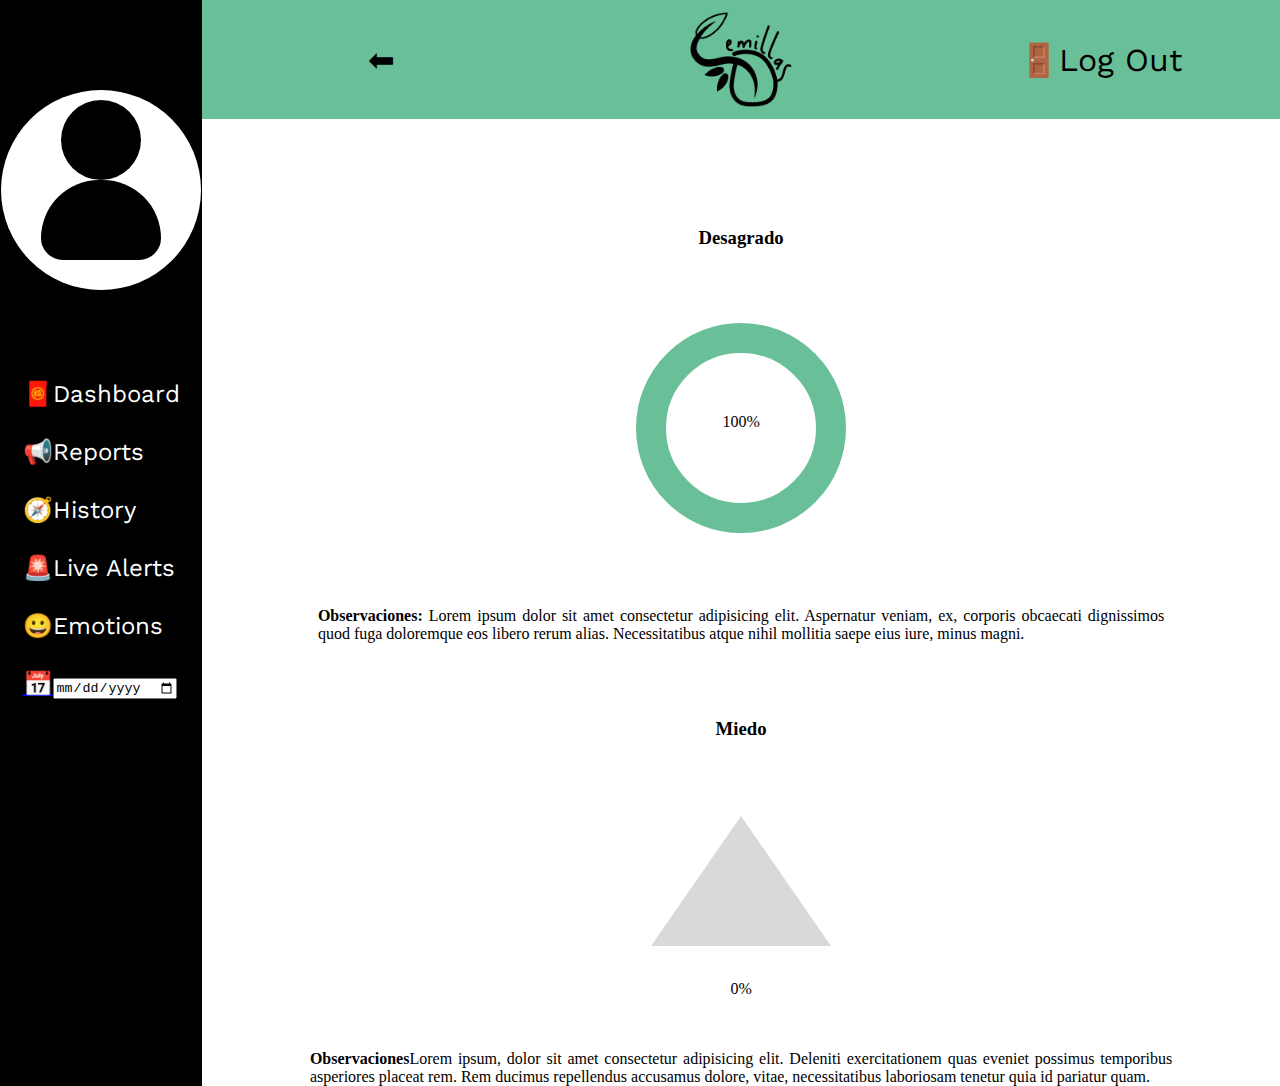
==== commit c156f36e: "Pull Dev" ====
--- a/index.html
+++ b/index.html
@@ -1,121 +1,89 @@
 <!DOCTYPE html>
 <html lang="en">
+
 <head>
     <meta charset="UTF-8">
     <meta http-equiv="X-UA-Compatible" content="IE=edge">
     <meta name="viewport" content="width=device-width, initial-scale=1.0">
-    <link rel="stylesheet" href="style.css">
     <link href="estilos.css" type="text/css" rel="stylesheet">
-    <link rel="stylesheet" media="(max-width:320px)" href="css/estilor.css">
+    <link rel="stylesheet" href="estilor.css">
     <link rel="preconnect" href="https://fonts.googleapis.com">
     <link rel="preconnect" href="https://fonts.gstatic.com" crossorigin>
-    <link href="https://fonts.googleapis.com/css2?family=Dosis:wght@200&family=Work+Sans:wght@400;500&display=swap" rel="stylesheet">
+    <link href="https://fonts.googleapis.com/css2?family=Dosis:wght@200&family=Work+Sans:wght@400;500&display=swap"
+        rel="stylesheet">
     <link href="https://fonts.googleapis.com/css2?family=Playfair+Display&display=swap" rel="stylesheet">
     <title>Semillas Fundación</title>
 </head>
-<body>
 
-  <div class="container">
-    <!--Barra Lateral-->
-    <div class="aside">
-        <div class="foto">
-            <div class="retrato"></div>
-            <div class="retrato2"></div>
+    <body>
+        <div class="container">
+            <input type="checkbox" id="menu" class="clik" style="display: none">
+            <!--Barra Lateral-->
+            <div class="aside">
+                <div class="foto">
+                    <div class="retrato"></div>
+                    <div class="retrato2"></div>
+                </div>
+                <div class="textoLateral">
+                    <p>🧧Dashboard</p>
+                    <p class="padtop">📢Reports</p>
+                    <p class="padtop">🧭History</p>
+                    <p class="padtop">🚨Live Alerts</p>
+                    <p class="padtop">😀Emotions</p>
+                    <a href="indexC.html"><p class="padtop">📅</a><input type="date"></p>
+                </div>
+            </div>
+
+            <!--Título-->
+            <div class="header">
+                <div style="margin: auto;">
+                    <p class="flecha">⬅</p>
+                    <label class="eti" for="menu">
+                        <div class="icono">
+                            <div></div>
+                            <div class="iconobla"></div>
+                            <div></div>
+                            <div class="iconobla"></div>
+                            <div></div>
+                        </div>
+                    </label>
+                </div>
+                <img class="logo" src="imag/logoSBlack.png" height=80% style="margin: auto;">
+                <p class="logout">🚪Log Out</p>
+            </div>
+
+            <!--Contenido Principal-->
+            <div class="Main">
+                <section id="desagrado">
+                    <h3>Desagrado</h3>
+                    <div class="grafica">
+                        <p>100%</p>
+                    </div>
+                    <div class="text">
+                        <p><b>Observaciones: </b>Lorem ipsum dolor sit amet consectetur adipisicing elit. Aspernatur veniam,
+                            ex,
+                            corporis obcaecati dignissimos quod fuga doloremque eos libero rerum alias. Necessitatibus atque
+                            nihil mollitia saepe eius iure, minus magni.</p>
+                    </div>
+                </section>
+                <section id="miedo">
+                    <h3>Miedo</h3>
+                    <div class="contenido">
+                        <div class="porcentaje">
+                            <div class="grafica"></div>
+                            <p>0%</p>
+                        </div>
+                    </div>
+                    <div class="text">
+                        <p><b>Observaciones</b>Lorem ipsum, dolor sit amet consectetur adipisicing elit. Deleniti
+                            exercitationem
+                            quas eveniet possimus temporibus asperiores placeat rem. Rem ducimus repellendus accusamus
+                            dolore,
+                            vitae, necessitatibus laboriosam tenetur quia id pariatur quam.</p>
+                    </div>
+                </section>
+            </div>
         </div>
-        <div class="textoLateral">
-            <p>🧧Dashboard</p>
-            <p class="padtop">📢Reports</p>
-            <p class="padtop">🧭History</p>
-            <p class="padtop">🚨Live Alerts</p>
-            <p class="padtop">😀Emotions</p>
-            <p class="padtop">📅<input type="date"></p>
-        </div>
-    </div>
+    </body>
 
-    <!--Título-->
-    <div class="header">
-        <p style="margin: auto;">⬅</p>
-        <img src="imag/logoSBlack.png" height=80% style="margin: auto;">
-        <p style="margin: auto;">🚪Log Out</p>
-    </div>
-
-    <!--Contenido Principal-->
-    <div class="Main">
-
-      <!-- Barra negra -->
-  <section class="container-typeuser">
-    <div class="typeuser">
-      <img src="./img/IconUser.png" alt="">
-      <div><p>Emociones de usuario Raúl Fuentes</p></div>
-      <div><p>▼</p></div>
-    </div>
-  </section>
-    
-<!-- Emociones -->
-  <section>
-    <article class="emotion-enojo">
-
-        <h2>Enojo</h2>
-        
-        <div class="container1">
-
-            <div class="progress">
-              <div class="progress-bar" role="progressbar">
-                20%
-              </div>
-            </div>
-        
-          </div>
-          
-        <p><b>Observaciones</b>: El usuario se encuentra completando las asignaciones a la fecha y revisando todos los documentos adjuntos que el instructor dejo para el desarrollo de la misma. </p>
-        
-    </article>
-
-    <article class="emotion-alegria">
-        <h2>Alegria</h2>
-
-        <div class="container2">
-
-          <div class="progress2">
-            <div class="progress-bar2-1" role="progressbar">
-              .
-            </div>
-            <div class="progress-bar2-2" role="progressbar">
-              .
-            </div>
-            <div class="progress-bar2-3" role="progressbar">
-              )
-            </div>
-          </div>
-      
-        </div>
-
-        <p><b>Observaciones</b>: El usuario se encuentra completando las asignaciones a la fecha y revisando todos los documentos adjuntos que el instructor dejo para el desarrollo de la misma. </p>
-    </article>
-    </section>
-
-    <section>
-    <article class="emotion-tristeza">
-      <h2>Tristeza</h2>
-
-      <div class="container3">
-
-        <div class="progress3">
-          
-          <div class="progress-bar3" role="progressbar">
-            10%
-          </div>
-        </div>
-    
-      </div>
-
-      <p><b>Observaciones</b>: El usuario se encuentra completando las asignaciones a la fecha y revisando todos los documentos adjuntos que el instructor dejo para el desarrollo de la misma. </p>
-  </article>
-  </section>
-
-    </div>            
-</div>  
-
-</body>
-</html>
-
+</html>--- a/estilos.css
+++ b/estilos.css
@@ -2,15 +2,6 @@
     margin: 0px;
 }
 
-.container {
-    height: 969px;
-    display: grid;
-    grid-template-columns: 0.3fr 1.6fr;
-    grid-template-rows: 0.2fr 1.7fr;
-    gap: 0px 0px;
-    grid-auto-flow: row;
-    grid-template-areas:"aside header" "aside Main";
-}
 
 /*Barra Lateral*/
 .aside {
@@ -46,7 +37,7 @@
     height:80px;
     width:120px;
     background-color: black;
-    border-radius: 400px 400px 150px 150px;    
+    border-radius: 400px 400px 150px 150px;
     margin: auto;
 }
 
@@ -70,11 +61,316 @@
     font-size: 2em;
     font-family: 'Dosis', sans-serif;
     font-family: 'Work Sans', sans-serif;
-    margin-bottom: 21px;
+}
+
+.header p{
+    margin:auto;
+}
+
+.eti{
+    display: none;
+}
+
+.icono{
+    width: 40px;
+    height: 40px;
+    display: grid;
+    grid-template-columns: 100%;
+    grid-template-rows: auto;
+    background-color: black;
+    border-radius: 10px;
+}
+
+.iconobla{
+    background-color: #ffffff;
+    border-radius: 20px;
 }
 
 /*Contenido Principal*/
 .Main {
     grid-area: Main;
     
+}
+/*===================================================================================================================================*/
+button{
+    border-radius: 20px;
+    width: 15vw;
+    height: 4vh;
+}
+button:hover{
+    background-color: #D9D9D9;
+}
+/*===========================FECHA======================================*/
+
+#fecha{
+    text-align: center;
+    margin: 10px;
+}
+#fecha h2{
+    margin-bottom: 10%;
+    margin-top: 7%;
+    font-size: 20px;
+}
+#fecha p{
+    margin-left: 5%;
+    margin-right: 5%;
+    font-size: 15px;
+    text-align: justify;
+}
+/*===========================CAJA COMENTARIOS===========================*/
+#caja-comentarios{
+    margin-left: 10%;
+    margin-right: 10%;
+    margin-top: 10%;
+}
+#caja-comentarios .caja{
+    width: 100%;
+    height: 25vh;
+    border: 1px solid ;
+    background-color: #D9D9D9;
+    padding-left: 5%;
+    color: rgba(0, 0, 0, 0.527);
+    font-size: 15px;
+}
+/*==========================RESULTADOS=================================*/
+#resultados .pendientes{
+    text-align: center;
+    margin-top: 10%;
+    font-size: 15px;
+}
+#resultados button{
+    margin-top: 7%;
+    font-size: 15px;
+}
+#resultados hr{
+    margin-top: 7%;
+    margin-left: 10%;
+    margin-right: 10%;
+    border-color: #b3b2b233;
+}
+#resultados .calificacion{
+    text-align: center;
+    font-size: 15px;
+}
+#resultados .nota{
+    width: 40vw;
+    height: 15vh;
+    margin: auto;
+    border: 1px solid;
+    font-size: 6em;
+    margin-top: 7%;
+    margin-bottom: 7%;
+}
+#resultados .calificacion p{
+    margin-top: 7%;
+}
+#resultados .nota p{
+    margin: auto;
+    margin-top: 4%;
+}
+
+/*=================================TABLET===============================*/
+@media (min-width: 768px){
+    button{
+        width: 20vw;
+        height: 5vh;
+    }
+    /*===========================FECHA=================================*/
+    
+    #fecha h2{
+        font-size: 28px;
+    }
+    #fecha p{
+        font-size: 18px;
+    }
+    /*===========================CAJA COMENTARIOS======================*/
+    #caja-comentarios .caja{
+        font-size: 18px;
+    }
+    /*===========================RESULTADOS============================*/
+    #resultados .pendientes{
+        font-size: 18px;
+    }
+    #resultados button{
+        font-size: 18px;
+    }
+    #resultados .calificacion{
+        font-size: 18px;
+    }
+    #resultados .nota p{
+        margin-top: 2%;
+    }
+    
+}
+/*=============================DESKTOP=================================*/
+@media (min-width: 1024px){
+    button{
+        width: 25vw;
+        height: 5vh;
+    }
+    /*===========================FECHA=================================*/
+    
+    #fecha h2{
+        font-size: 32px;
+    }
+    #fecha p{
+        font-size: 20px;
+    }
+    /*===========================CAJA COMENTARIOS======================*/
+    #caja-comentarios .caja{
+        font-size: 20px;
+    }
+    /*===========================RESULTADOS============================*/
+    #resultados{
+        margin-top: 7%;
+    }
+    #resultados .pendientes{
+        font-size: 20px;
+        margin-top: 0;
+        margin-left: 20%;
+    }
+    #resultados button{
+        font-size: 20px;
+    }
+    #resultados .calificacion{
+        font-size: 20px;
+    }
+    #resultados .nota p{
+        margin-top: 7%;
+    }
+    #resultados .nota{
+        height: 20vh;
+        margin-top: 15%;
+    }
+    #resultados{
+        display: grid;
+        grid-template-columns: 40% 10% 40%;
+    }
+    #resultados hr{
+        -webkit-transform: rotate(0deg);
+        width: 0;
+        margin-left: 50%;
+    }
+    #resultados .calificacion p{
+        margin-top: 0;
+    }
+    #resultados .pendientes button{
+        margin-top: 20%;
+    }
+}
+
+/* =========================================EMOCIONES================================= */
+
+
+/*Contenido Principal*/
+.Main {
+    grid-area: Main;
+    
+}
+/*==============================DESAGRADO=====================================================================
+.aside{
+    display: none;
+}*/
+#desagrado{
+    margin: 10px;
+    margin-top: 10%;
+}
+#desagrado h3{
+    text-align: center;
+}
+#desagrado .grafica{
+    width: 100px;
+    height: 100px;
+    border-radius: 100%;
+    border: 30px solid #69BF97;
+    margin: auto;
+    margin-top: 7%;
+    margin-bottom: 7%;
+    text-align: center;
+}
+#desagrado .grafica p{
+    padding-top: 40%;
+}
+.text {
+    padding-left: 10%;
+    padding-right: 10%;
+    text-align: justify;
+}
+/* ===================================MIEDO================================ */
+#miedo .grafica {
+    margin: auto;
+    width: 0;
+    height: 0;
+    border-left: 40px solid transparent;
+    border-right: 40px solid transparent;
+    border-bottom: 80px solid #D9D9D9;
+    text-align: center;
+    margin-bottom: 7%;
+    margin-top: 7%;
+}
+#miedo h3{
+    text-align: center;
+    margin-top: 7%;
+}
+#miedo p{
+    padding-top: 10%;
+}
+#miedo .contenido{
+    width: 100px;
+    height: 40px;
+    margin: auto;
+    margin-bottom: 10%;
+    margin-top: 7%;
+}
+#miedo .porcentaje p{
+    text-align: center;
+}
+/*====================================TABLET=============================*/
+
+@media (min-width: 768px){
+    .container {
+        height: 969px;
+        display: grid;
+        grid-template-columns: 0.3fr 1.6fr;
+        grid-template-rows: 0fr ;
+        gap: 0px 0px;
+        grid-auto-flow: row;
+        grid-template-areas:"aside header" "aside Main";
+    }
+    /*.aside{
+        display: block;
+    }
+    /*==============================DESAGRADO============================*/
+    #desagrado .grafica{
+        width: 125px;
+        height: 125px;
+    }
+    /*================================MIEDO============================*/
+    #miedo .grafica {
+        border-left: 65px solid transparent;
+        border-right: 65px solid transparent;
+        border-bottom: 105px solid #D9D9D9;
+    }
+    #miedo .contenido{
+        width: 150px;
+        height: 40px;
+    }
+}
+/*================================DESKTOP================================*/
+@media (min-width: 1024px){
+    /*==============================DESAGRADO============================*/
+    #desagrado .grafica{
+        width: 150px;
+        height: 150px;
+    }
+    /*================================MIEDO============================*/
+    #miedo .grafica {
+        border-left: 90px solid transparent;
+        border-right: 90px solid transparent;
+        border-bottom: 130px solid #D9D9D9;
+    }
+    #miedo .contenido{
+        width: 200px;
+        height: 40px;
+    }
 }--- a/estilor.css
+++ b/estilor.css
@@ -0,0 +1,111 @@
+@media(max-width:320px){
+    body{
+        width: 320px;
+    }
+
+    .container {
+        display: grid;
+        grid-template-columns: 0.3fr 1.6fr;
+        grid-template-rows: 0.2fr 1.7fr;
+        gap: 0px 0px;
+        grid-auto-flow: row;
+        grid-template-areas:"aside header" "aside Main";
+    }
+
+    .header{
+        width: 320px;        
+    }
+
+    .flecha{
+        display: none;
+    }
+
+    .eti{
+        display: block;
+    }
+
+    .aside{
+        font-size: .8em;
+        height: 100%;
+                
+    }
+
+    .clik:checked + .aside{
+        display: none;    
+    }
+
+    .clik:checked + .aside ~.header{
+        position: absolute;
+    }
+
+    .clik:checked + .aside ~.logo{
+        height: 50%;
+    }
+
+    .logo{
+        width: 70%;
+    }
+    
+    .logout{
+        font-size: 0.7em;
+    }
+    
+    .foto{
+        height: 150px;
+        width: 150px;
+        
+    }
+
+    .textolateral{
+        margin-left: 20px;
+    }    
+}
+
+@media(max-width:768px){
+    
+    .container {
+        display: grid;
+        grid-template-columns: 0.3fr 1.6fr;
+        grid-template-rows: 0.2fr 1.7fr;
+        gap: 0px 0px;
+        grid-auto-flow: row;
+        grid-template-areas:"aside header" "aside Main";
+    }
+
+    .header{
+        width: 100%;        
+    }
+
+    .flecha{
+        display: none;
+    }
+
+    .eti{
+        display: block;
+    }
+
+    .aside{
+        font-size: .8em;
+        height: 100%;
+                
+    }
+
+    .clik:checked + .aside{
+        display: none;    
+    }
+
+    .clik:checked + .aside ~.header{
+        position: absolute;
+    }
+
+   
+    .logout{
+        font-size: 0.7em;
+    }
+
+    .foto{
+        height: 150px;
+        width: 150px;
+        
+    }
+}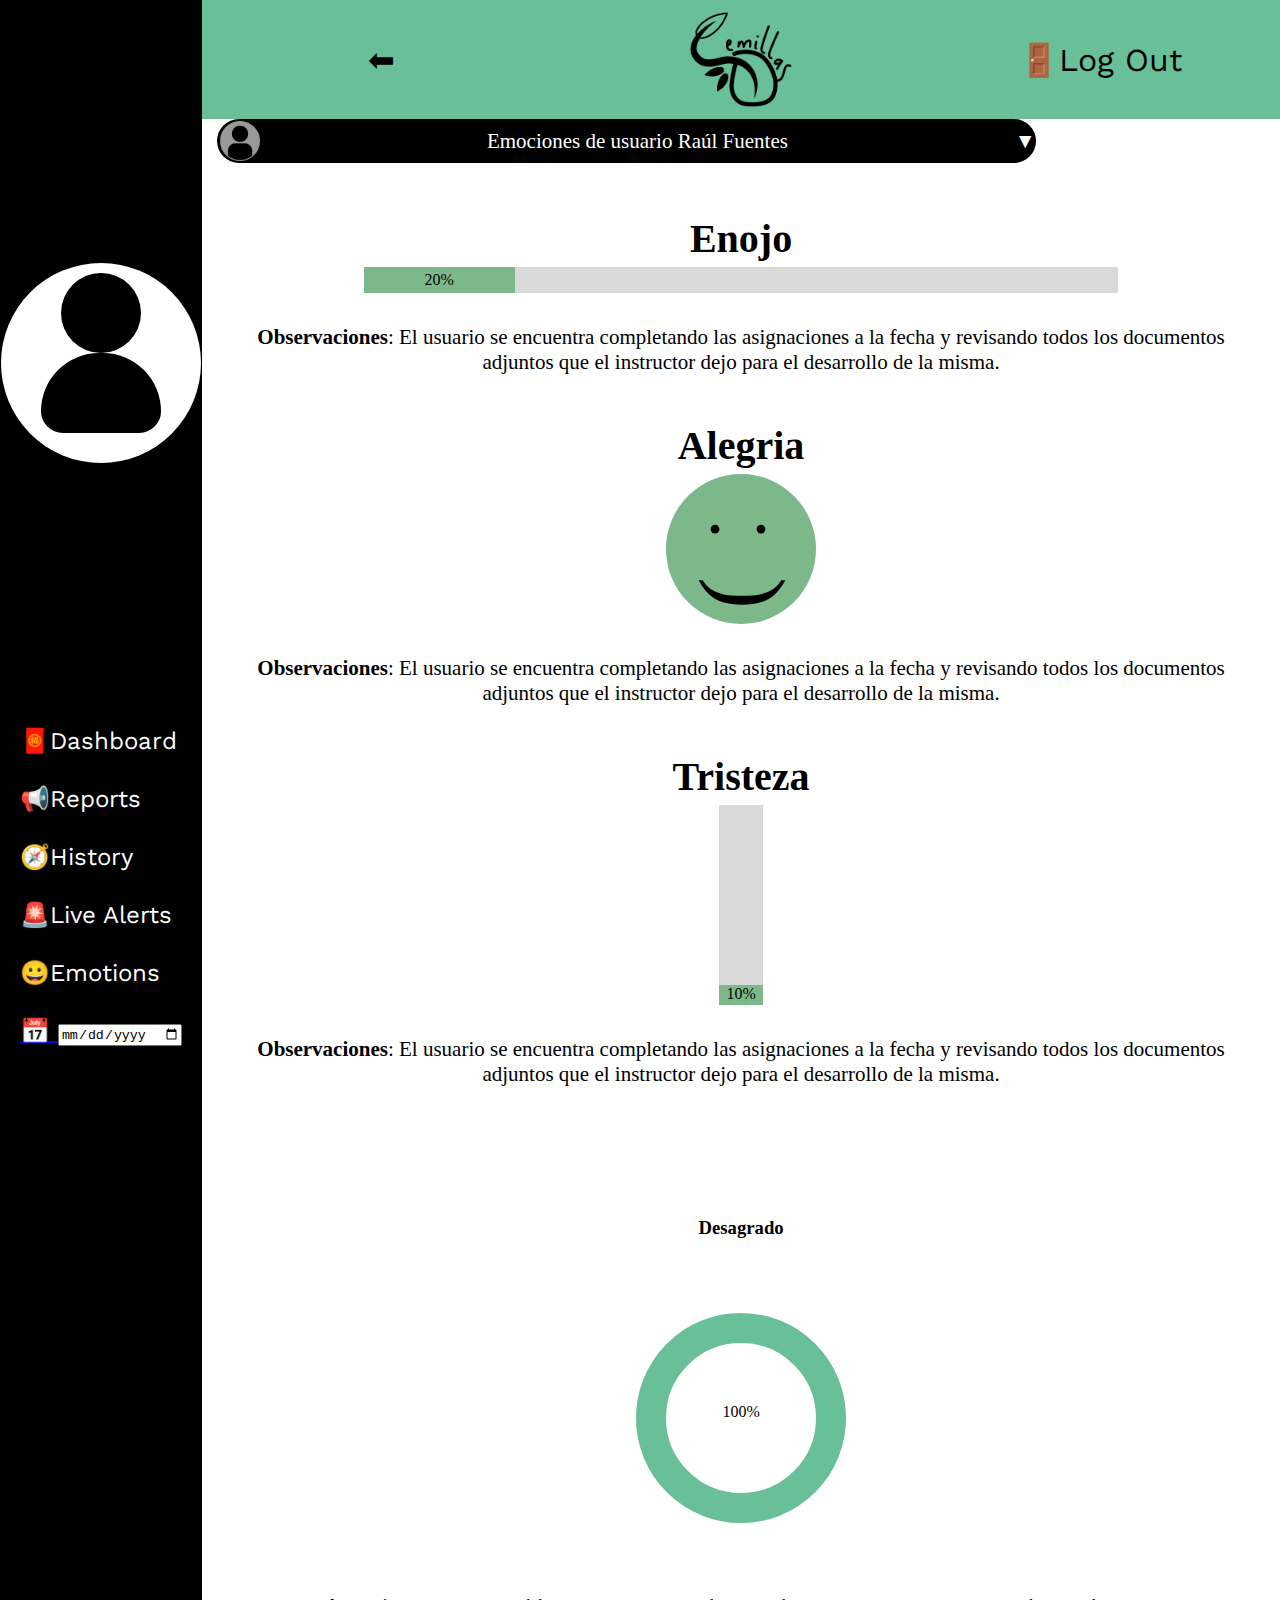
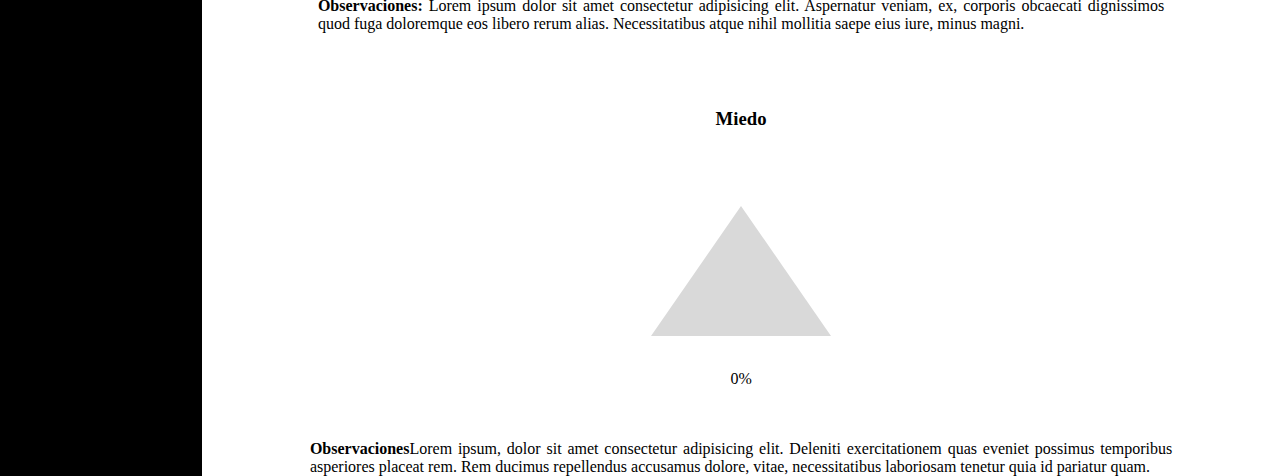
==== commit 755b6d55: "Merge Jesus" ====
--- a/index.html
+++ b/index.html
@@ -5,6 +5,7 @@
     <meta charset="UTF-8">
     <meta http-equiv="X-UA-Compatible" content="IE=edge">
     <meta name="viewport" content="width=device-width, initial-scale=1.0">
+    <link rel="stylesheet" href="style.css">
     <link href="estilos.css" type="text/css" rel="stylesheet">
     <link rel="stylesheet" href="estilor.css">
     <link rel="preconnect" href="https://fonts.googleapis.com">
@@ -15,75 +16,156 @@
     <title>Semillas Fundación</title>
 </head>
 
-    <body>
-        <div class="container">
-            <input type="checkbox" id="menu" class="clik" style="display: none">
-            <!--Barra Lateral-->
-            <div class="aside">
-                <div class="foto">
-                    <div class="retrato"></div>
-                    <div class="retrato2"></div>
-                </div>
-                <div class="textoLateral">
-                    <p>🧧Dashboard</p>
-                    <p class="padtop">📢Reports</p>
-                    <p class="padtop">🧭History</p>
-                    <p class="padtop">🚨Live Alerts</p>
-                    <p class="padtop">😀Emotions</p>
-                    <a href="indexC.html"><p class="padtop">📅</a><input type="date"></p>
-                </div>
+<body>
+    <div class="container">
+        <input type="checkbox" id="menu" class="clik" style="display: none">
+        <!--Barra Lateral-->
+        <div class="aside">
+            <div class="foto">
+                <div class="retrato"></div>
+                <div class="retrato2"></div>
             </div>
-
-            <!--Título-->
-            <div class="header">
-                <div style="margin: auto;">
-                    <p class="flecha">⬅</p>
-                    <label class="eti" for="menu">
-                        <div class="icono">
-                            <div></div>
-                            <div class="iconobla"></div>
-                            <div></div>
-                            <div class="iconobla"></div>
-                            <div></div>
-                        </div>
-                    </label>
-                </div>
-                <img class="logo" src="imag/logoSBlack.png" height=80% style="margin: auto;">
-                <p class="logout">🚪Log Out</p>
-            </div>
-
-            <!--Contenido Principal-->
-            <div class="Main">
-                <section id="desagrado">
-                    <h3>Desagrado</h3>
-                    <div class="grafica">
-                        <p>100%</p>
-                    </div>
-                    <div class="text">
-                        <p><b>Observaciones: </b>Lorem ipsum dolor sit amet consectetur adipisicing elit. Aspernatur veniam,
-                            ex,
-                            corporis obcaecati dignissimos quod fuga doloremque eos libero rerum alias. Necessitatibus atque
-                            nihil mollitia saepe eius iure, minus magni.</p>
-                    </div>
-                </section>
-                <section id="miedo">
-                    <h3>Miedo</h3>
-                    <div class="contenido">
-                        <div class="porcentaje">
-                            <div class="grafica"></div>
-                            <p>0%</p>
-                        </div>
-                    </div>
-                    <div class="text">
-                        <p><b>Observaciones</b>Lorem ipsum, dolor sit amet consectetur adipisicing elit. Deleniti
-                            exercitationem
-                            quas eveniet possimus temporibus asperiores placeat rem. Rem ducimus repellendus accusamus
-                            dolore,
-                            vitae, necessitatibus laboriosam tenetur quia id pariatur quam.</p>
-                    </div>
-                </section>
+            <div class="textoLateral">
+                <p>🧧Dashboard</p>
+                <p class="padtop">📢Reports</p>
+                <p class="padtop">🧭History</p>
+                <p class="padtop">🚨Live Alerts</p>
+                <p class="padtop">😀Emotions</p>
+                <a href="indexC.html">
+                    <p class="padtop">📅
+                </a><input type="date"></p>
             </div>
         </div>
-    </body>
+
+        <!--Título-->
+        <div class="header">
+            <div style="margin: auto;">
+                <p class="flecha">⬅</p>
+                <label class="eti" for="menu">
+                    <div class="icono">
+                        <div></div>
+                        <div class="iconobla"></div>
+                        <div></div>
+                        <div class="iconobla"></div>
+                        <div></div>
+                    </div>
+                </label>
+            </div>
+            <img class="logo" src="imag/logoSBlack.png" height=80% style="margin: auto;">
+            <p class="logout">🚪Log Out</p>
+        </div>
+
+        <!--Contenido Principal-->
+        <div class="Main">
+            <!-- Barra negra -->
+            <section class="container-typeuser">
+                <div class="typeuser">
+                    <img src="./img/IconUser.png" alt="">
+                    <div>
+                        <p>Emociones de usuario Raúl Fuentes</p>
+                    </div>
+                    <div>
+                        <p>▼</p>
+                    </div>
+                </div>
+            </section>
+
+            <!-- Emociones -->
+            <section>
+                <article class="emotion-enojo">
+
+                    <h2>Enojo</h2>
+
+                    <div class="container1">
+
+                        <div class="progress">
+                            <div class="progress-bar" role="progressbar">
+                                20%
+                            </div>
+                        </div>
+
+                    </div>
+
+                    <p><b>Observaciones</b>: El usuario se encuentra completando las asignaciones a la fecha y revisando
+                        todos los documentos adjuntos que el instructor dejo para el desarrollo de la misma. </p>
+
+                </article>
+
+                <article class="emotion-alegria">
+                    <h2>Alegria</h2>
+
+                    <div class="container2">
+
+                        <div class="progress2">
+                            <div class="progress-bar2-1" role="progressbar">
+                                .
+                            </div>
+                            <div class="progress-bar2-2" role="progressbar">
+                                .
+                            </div>
+                            <div class="progress-bar2-3" role="progressbar">
+                                )
+                            </div>
+                        </div>
+
+                    </div>
+
+                    <p><b>Observaciones</b>: El usuario se encuentra completando las asignaciones a la fecha y revisando
+                        todos los documentos adjuntos que el instructor dejo para el desarrollo de la misma. </p>
+                </article>
+            </section>
+
+            <section>
+                <article class="emotion-tristeza">
+                    <h2>Tristeza</h2>
+
+                    <div class="container3">
+
+                        <div class="progress3">
+
+                            <div class="progress-bar3" role="progressbar">
+                                10%
+                            </div>
+                        </div>
+
+                    </div>
+
+                    <p><b>Observaciones</b>: El usuario se encuentra completando las asignaciones a la fecha y revisando
+                        todos los documentos adjuntos que el instructor dejo para el desarrollo de la misma. </p>
+                </article>
+            </section>
+            <section id="desagrado">
+                <h3>Desagrado</h3>
+                <div class="grafica">
+                    <p>100%</p>
+                </div>
+                <div class="text">
+                    <p><b>Observaciones: </b>Lorem ipsum dolor sit amet consectetur adipisicing elit. Aspernatur veniam,
+                        ex,
+                        corporis obcaecati dignissimos quod fuga doloremque eos libero rerum alias. Necessitatibus atque
+                        nihil mollitia saepe eius iure, minus magni.</p>
+                </div>
+            </section>
+            <section id="miedo">
+                <h3>Miedo</h3>
+                <div class="contenido">
+                    <div class="porcentaje">
+                        <div class="grafica"></div>
+                        <p>0%</p>
+                    </div>
+                </div>
+                <div class="text">
+                    <p><b>Observaciones</b>Lorem ipsum, dolor sit amet consectetur adipisicing elit. Deleniti
+                        exercitationem
+                        quas eveniet possimus temporibus asperiores placeat rem. Rem ducimus repellendus accusamus
+                        dolore,
+                        vitae, necessitatibus laboriosam tenetur quia id pariatur quam.</p>
+                </div>
+            </section>
+
+        </div>
+    </div>
+   
+</body>
 
 </html>--- a/style.css
+++ b/style.css
@@ -0,0 +1,203 @@
+/* Barra negra */
+.container-typeuser{
+    display: flex;
+    justify-content: center;
+}
+
+.typeuser{
+    display: flex;
+    justify-content: space-between;
+    background: black;
+    color: white;
+    width: 77%;
+    border-radius: 100px;
+    height: 37px;
+    align-items: center;
+}
+
+
+.typeuser img{
+    width: 31px;
+    margin-left: 3px;
+}
+.typeuser p{
+    font-size: 13px;
+}
+
+/* Contenedores de emociones */
+.container1{
+    display: flex;
+    justify-content: center;
+    margin-bottom: 10px;
+}
+.emotion-enojo p,
+.emotion-alegria p,
+.emotion-tristeza p{
+    padding: 22px;
+}
+.progress{
+    background-color: #D9D9D9;
+    width:70%;
+}
+.progress-bar{
+    background-color: rgb(125, 184, 138);
+    width:20%;
+    display: flex;
+    justify-content: center;
+}
+section{
+    text-align: center;
+}
+.emotion-enojo h2{
+    font-size: 28px;
+    margin-bottom: 5px;
+}
+
+.container2{
+    display: flex;
+    justify-content: center;
+    position: relative;
+    margin-bottom: 10px;
+}
+.progress2{
+    background-color: rgb(125, 184, 138);
+    width: 100px;
+    height: 100px;
+    border-radius: 100%;
+}
+.progress-bar2-1{
+    position: absolute;
+    top: -13px;
+    right: -17px;
+    width: 100%;
+    font-size: 52px;
+}
+.progress-bar2-2{
+    position: absolute;
+    top: -13px;
+    right: 18px;
+    width: 100%;
+    font-size: 52px;
+}
+.progress-bar2-3{
+    position: absolute;
+    width: 100%;
+    right: -6px;
+    top: 43px;
+    transform: rotate(90deg);
+    font-size: 61px;
+}
+
+.emotion-alegria h2{
+    font-size: 28px;
+    margin-top: 25px;
+    margin-bottom: 5px;
+}
+
+.container3{
+    display: flex;
+    justify-content: center;
+    margin-bottom: 10px;
+}
+.progress3{
+    background-color: #D9D9D9;
+    width: 37px;
+    height: 200px;
+}
+.progress-bar3{
+    background-color: rgb(125, 184, 138);
+    height: 10%;
+    margin-top: 180px;
+}
+.emotion-tristeza h2{
+    font-size: 28px;
+    margin-top: 25px;
+    margin-bottom: 5px;
+}
+
+@media (min-width: 640px) {
+        /* Tamaños para Mobile */
+    .typeuser{
+        height: 44px;
+    }
+    .typeuser img{
+        width: 40px;
+    }
+    .typeuser p:nth-child(1){
+        font-size: 21px;
+    }
+    .typeuser p:nth-child(2){
+        margin-right: 10px;
+    }
+    .container-typeuser{
+        margin-bottom: 52px;
+        margin-left: 15px;
+    }
+}
+
+
+@media (min-width: 1200px) {
+    /* Tamaños para Desktop */
+    .progress2{
+        background-color: rgb(125, 184, 138);
+        width: 150px;
+        height: 150px;
+        border-radius: 100%;
+    }
+    
+    .progress-bar2-1{
+        position: absolute;
+        top: -8px;
+        right: 26px;
+        width: 100%;
+        font-size: 74px;
+    }
+    .progress-bar2-2{
+        position: absolute;
+        top: -8px;
+        right: -20px;
+        width: 100%;
+        font-size: 74px;
+    }
+    .progress-bar2-3{
+        position: absolute;
+        width: 100%;
+        right: -10px;
+        top: 64px;
+        transform: rotate(90deg);
+        font-size: 95px;
+    }
+    .progress3{
+        background-color: #D9D9D9;
+        width: 4%;
+        height: 200px;
+    }
+    .container-typeuser{
+        justify-content: start;
+    }
+    .emotion-tristeza h2{
+        font-size: 40px;
+    }
+    .emotion-enojo h2{
+        font-size: 40px;
+    }
+    .emotion-alegria h2{
+        font-size: 40px;
+    }
+    .emotion-enojo p{
+        font-size: 21px;
+    }
+    .emotion-alegria p{
+        font-size: 21px;
+    }
+    .emotion-tristeza p{
+        font-size: 21px;
+    }
+    .progress-bar{
+        height: 26px;
+        align-items: center;
+    }
+    .progress{
+        height: 26px;
+    }
+}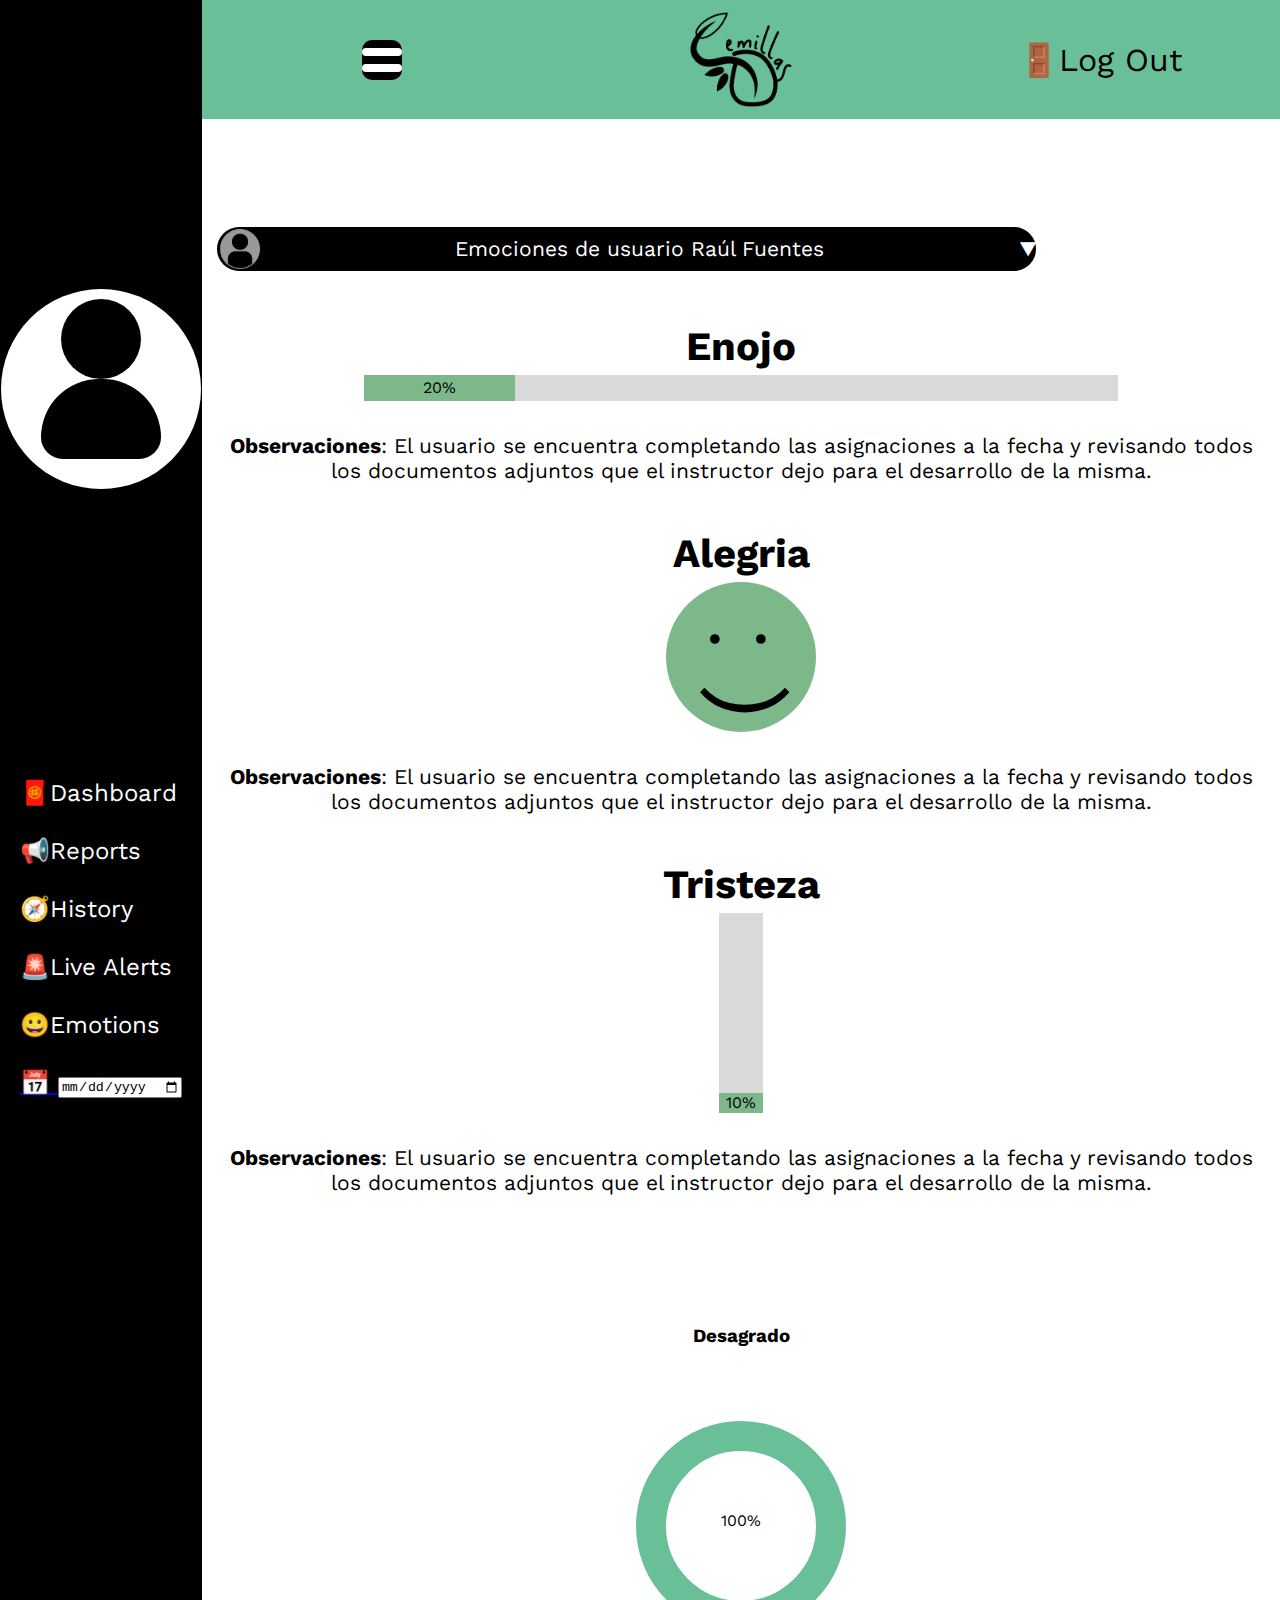
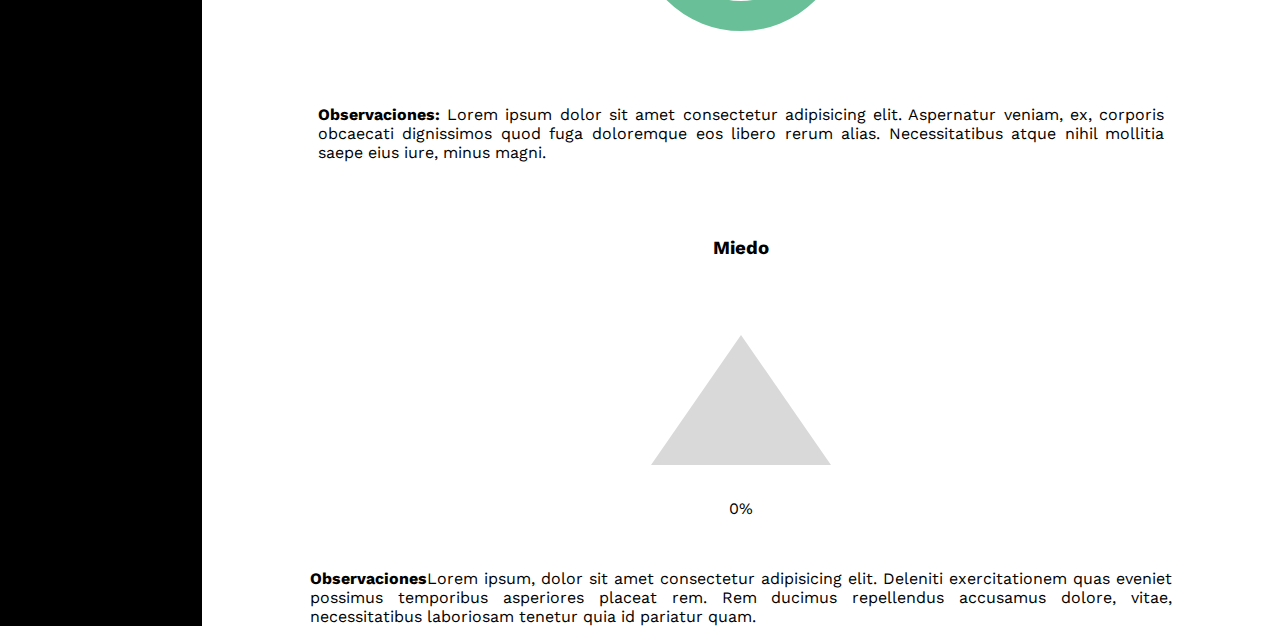
==== commit df1c8d0c: "Merge Final" ====
--- a/index.html
+++ b/index.html
@@ -54,7 +54,6 @@
             <img class="logo" src="imag/logoSBlack.png" height=80% style="margin: auto;">
             <p class="logout">🚪Log Out</p>
         </div>
-
         <!--Contenido Principal-->
         <div class="Main">
             <!-- Barra negra -->
@@ -162,10 +161,7 @@
                         vitae, necessitatibus laboriosam tenetur quia id pariatur quam.</p>
                 </div>
             </section>
-
         </div>
     </div>
-   
 </body>
-
 </html>--- a/estilos.css
+++ b/estilos.css
@@ -89,6 +89,9 @@
 /*Contenido Principal*/
 .Main {
     grid-area: Main;
+    margin-top: 10%;
+    font-family: 'Dosis', sans-serif;
+    font-family: 'Work Sans', sans-serif;
     
 }
 /*===================================================================================================================================*/
@@ -337,9 +340,24 @@
         grid-auto-flow: row;
         grid-template-areas:"aside header" "aside Main";
     }
-    /*.aside{
+
+    .flecha{
+        display: none;
+    }
+
+    .eti{
         display: block;
     }
+
+    .clik:checked + .aside{
+        display: none;    
+    }
+
+    .clik:checked + .aside ~.header{
+        position: absolute;
+        width: 100%;
+    }
+
     /*==============================DESAGRADO============================*/
     #desagrado .grafica{
         width: 125px;
